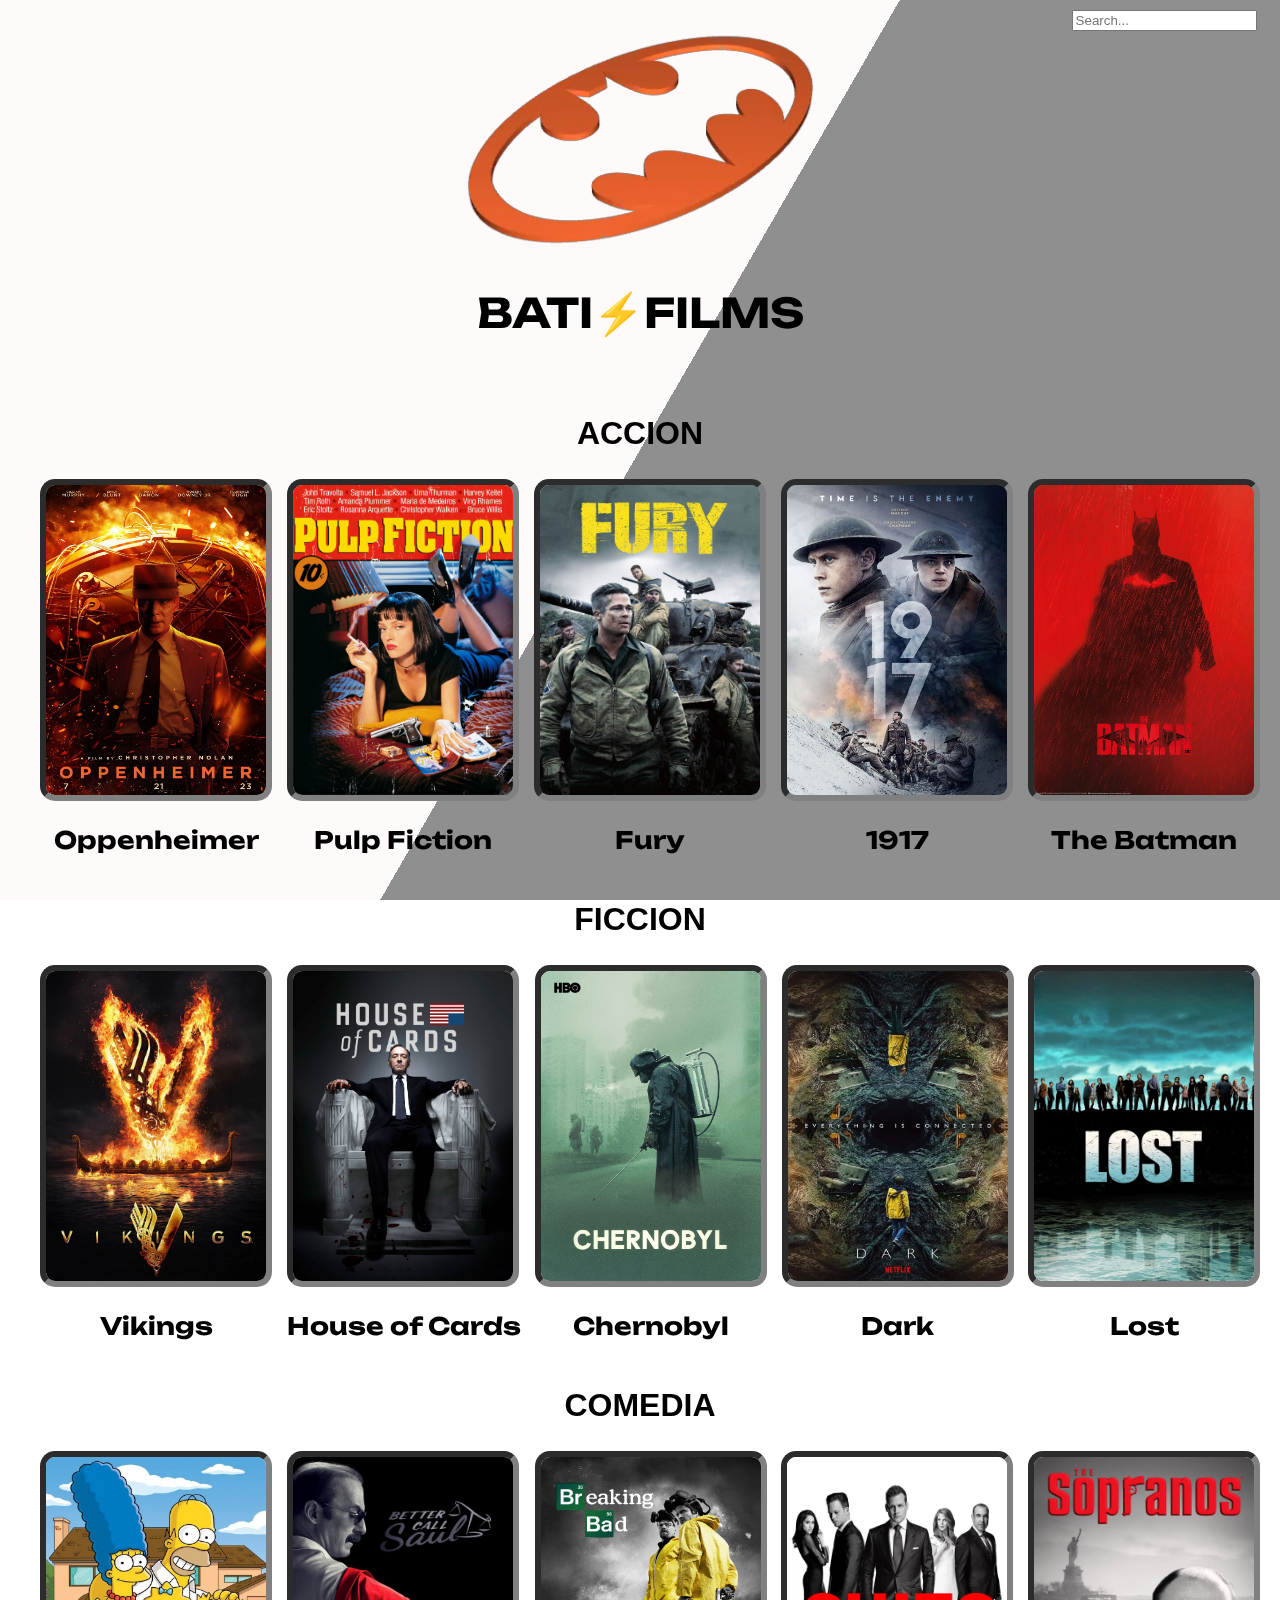
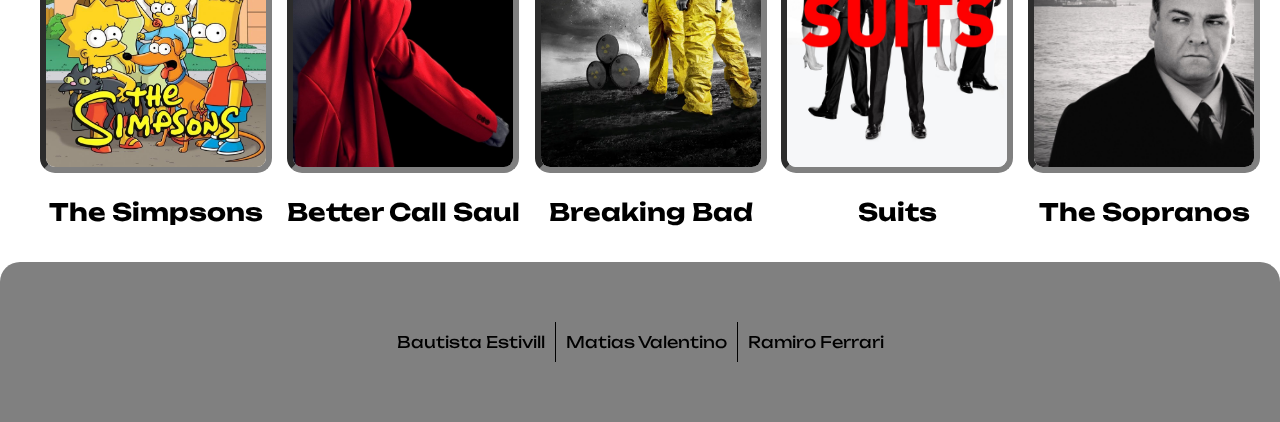
==== details-genres.html @ 148d6e39 "cambio footer" ====
<!DOCTYPE html>
<html lang="en">
<head>
    <meta charset="UTF-8">
    <meta name="viewport" content="width=device-width, initial-scale=1.0">
    <title>Document</title>
    <link href="CSS/styles.css" rel="stylesheet"> <!--ESTO LINKEA EL CSS CON EL HTML-->
    
    <link rel="preconnect" href="https://fonts.googleapis.com">
    <link rel="preconnect" href="https://fonts.gstatic.com" crossorigin>
    <link href="https://fonts.googleapis.com/css2?family=Unbounded:wght@900&display=swap" rel="stylesheet"> <!--ESTO SON LAS LETRAS-->

    <div class="bg"></div>
    <div class="bg bg2"></div>
    <div class="bg bg3"></div>
    <div class="content"> <!--ESTO HACE LO DEL FONDO-->
    </div>

</head>
<body class="paginaPrincipal">
    <div class="searchbar">
        <input type="text" placeholder="Search...">
    </div>

        <header class="nombrePagina">
            <main class="banner">
                    <img class="logo" src="./Images/logo bati.png">
                <h2>BATI<spam>⚡</spam>FILMS</h2>
            </main>
        </header>
    <main>
        <div class="pelisYseries">
            <h2 class="titulos-generos">ACCION</h2>
            <ul>
            <a link href="peliculas.html" class="linkFotoPelis"><li class="">
                <img src="./Images/Oppenheimer-2023-movie-poster.jpg" class="fotosPelis">
                <h2>Oppenheimer</h2>
                
            </li></a>

            <a link href="peliculas.html" class="linkFotoPelis"><li class="">
                 <img src="./Images/Pulp POSTER.jpg" class="fotosPelis">
                 <h2>Pulp Fiction</h2>
                 
            </li></a>

            <a link href="peliculas.html" class="linkFotoPelis"><li class="">
                <img src="./Images/furyfoto.jpg" class="fotosPelis">
                <h2>Fury</h2>
                
            </li></a>

            <a link href="peliculas.html" class="linkFotoPelis"><li class="">
                <img src="./Images/1917poster.jpg" class="fotosPelis">
                <h2>1917</h2>
                
            </li></a>

            <a link href="peliculas.html" class="linkFotoPelis"><li class="">
                <img src="./Images/the-batman-2022-i122127.jpg" class="fotosPelis">
                <h2>The Batman</h2>
                
            </li></a>
            </ul>
            <h2 class="titulos-generos">FICCION</h2>
            <UL>
            <li class="">
                <img src="./Images/vikingsfoto.webp" class="fotosPelis">
                <h2>Vikings</h2>
                
            </li>

            <li class="">
                <img src="./Images/Houseofcards.jpg" class="fotosPelis">
                <h2>House of Cards</h2>
                
            </li>

            <li class="">
                <img src="./Images/chernobylposter.jpg" class="fotosPelis">
                <h2>Chernobyl</h2>
                
            </li>

            <li class="">
                <img src="./Images/darkposter.jpg" class="fotosPelis">
                <h2>Dark</h2>
                
            </li>

            <li class="">
                <img src="./Images/lostposter.jpg" class="fotosPelis">
                <h2>Lost</h2>
                
            </li>
            </UL>
            <h2 class="titulos-generos">COMEDIA</h2>
            <ul>
            <li class="">
                <img src="./Images/thesimpsons.jpg" class="fotosPelis">
                <h2>The Simpsons</h2>
                
            </li>

            <li class="">
                <img src="./Images/bettersaulposter.jpg" class="fotosPelis">
                <h2>Better Call Saul</h2>
                
            </li>

            <li class="">
                <img src="./Images/brbad.webp" class="fotosPelis">
                <h2>Breaking Bad</h2>
                
            </li>

            <li class="">
                <img src="./Images/suitsposter.jpg" class="fotosPelis">
                <h2>Suits</h2>
                
            </li>

            <li class="">
                <img src="./Images/sopranosposter.jpg" class="fotosPelis">
                <h2>The Sopranos</h2>
                
            </li>
            </ul>
            

        </section>
    </div>
    </main>

    <footer class="footer">
        <nav>
            <section class="footer">
                <div class="itemFooter"><a class="textoFooter">Bautista Estivill</a></div>
                <div class="itemFooter"><a class="textoFooter">Matias Valentino</a></div>
                <div class="itemFooter1"><a class="textoFooter">Ramiro Ferrari</a></div>
            </section>
        </nav>                
    </footer>

</body>
</html>
---- CSS/styles.css ----
.banner {
    text-align: center;
}

.logo{
    text-align: center;
}

.nombrePagina {
    font-size: 170%;
    padding-bottom: 17px;
    color:black;
    align-items: center;
}

.menu{
    display: flex;
    flex-direction: row;
    padding-left: 5%;
    padding-right: 5%;
    color: black;
    display: flex;
    flex-direction: row;
    flex-wrap: wrap; 
    align-items: center;
    justify-content: space-evenly;
}

.opcionesMenu{
    background-color: gray;
    padding: 5px;
    border-radius: 7px;
    text-decoration: none;
    color: black;
}
    




.searchbar {
    display: flex;
    justify-content: flex-end;
    width: 15px;
    padding-left: 97%;
    padding-top: 10px;
}

html {
    height:100%;
}
 
body {
    margin:0;
}
 
.bg { 
    animation:slide 3s ease-in-out infinite alternate;
    background-image: linear-gradient(-60deg, gray 50%, snow 50%);
    bottom:0;
    left:-50%;
    opacity:.5;
    position:fixed;
    right:-50%;
    top:0;
    z-index:-1;
}
 
.bg2 {
    animation-direction:alternate-reverse;
    animation-duration:4s;
}
 
.bg3 {
    animation-duration:5s;
}
 
h1 {
    font-family:monospace;
}
 
@keyframes slide {
    0% {
        transform:translateX(-25%);
    }
 
    100% {
        transform:translateX(25%);
    }
}


.paginaPrincipal {


        font-family: 'Unbounded', sans-serif;
}


h2 {text-align: center; color: BLACK;}

main li{
    list-style: none;
}

.pelisYseries ul{
    display: flex;
    flex-wrap: wrap;
    flex-direction: row;
    justify-content: space-between;
    margin-right: 20PX;
    align-items: center;
}

.pelisYseries ul img {
    max-width: 100%;
    width: 220px;
    height: 310px;
    text-align: auto;
    border: 6px  solid gray;
    border-radius: 15px;
    border-style:inset;
    border-color: 00FFFFFF;
}

.linkPaginas {
    align-items: center;
    list-style: none;
    text-decoration: none;
    background-color: 00FFFFFF;
    padding: 5px;
    border-radius: 30px;
    color: black;
    border: 2px black solid;
    margin-left: 20px;

}

.fotoPaginaPelis {
    display: flex;
    flex-wrap: wrap;
    flex-direction: row;
    justify-content: space-between;
    margin-right: 20PX;
    align-items: center;
    max-width: 20%;
    padding-left: 3%;
}
.peliculasTrailer{
    display: flex;
    align-items: center;
}

.linkFotoPelis {
    list-style: none;
    text-decoration: none;
}

iframe {
    align-items: center;
}

.subPaginas {
    display: flex;
    flex-direction: row;
    flex-wrap: wrap;
}



.footer {
    padding: 30px;
    background-color: grey;
    border-radius: 20px 20px 0px 0px;
    display: flex;
    flex-direction: row;
    justify-content:space-around;
    text-decoration: none;
    list-style: none;
    flex-wrap: wrap;
    
}


.itemFooter {
    padding: 10px;
    color: black;
    border-right: 1px black solid;
    text-decoration: none;
    list-style: none;
    text-align: center;
}

.itemFooter1{
    padding: 10px;
    color: black;
    
    text-decoration: none;
    list-style: none;
    text-align: center;
}

.textoFooter {
    color: black;
    text-decoration: none;
    list-style: none;
    text-align: center;
}

.generosPadre{
   display: flex;
   flex-wrap: wrap;
   flex-direction: column;
   align-items: center;
   justify-content: space-around;
}

.generosHijo{
    font-size: xx-large;
    background-color: gray;
    padding: 5px;
    border-radius: 7px;
    text-decoration: none;
    color: black;
    margin-bottom: 30px;
}

.titulos-generos{
    font-size: xx-large;
    font-family: 'Franklin Gothic Medium', 'Arial Narrow', Arial, sans-serif;
}

.favoritosPelis {
    list-style: none;
    text-decoration: none;
}
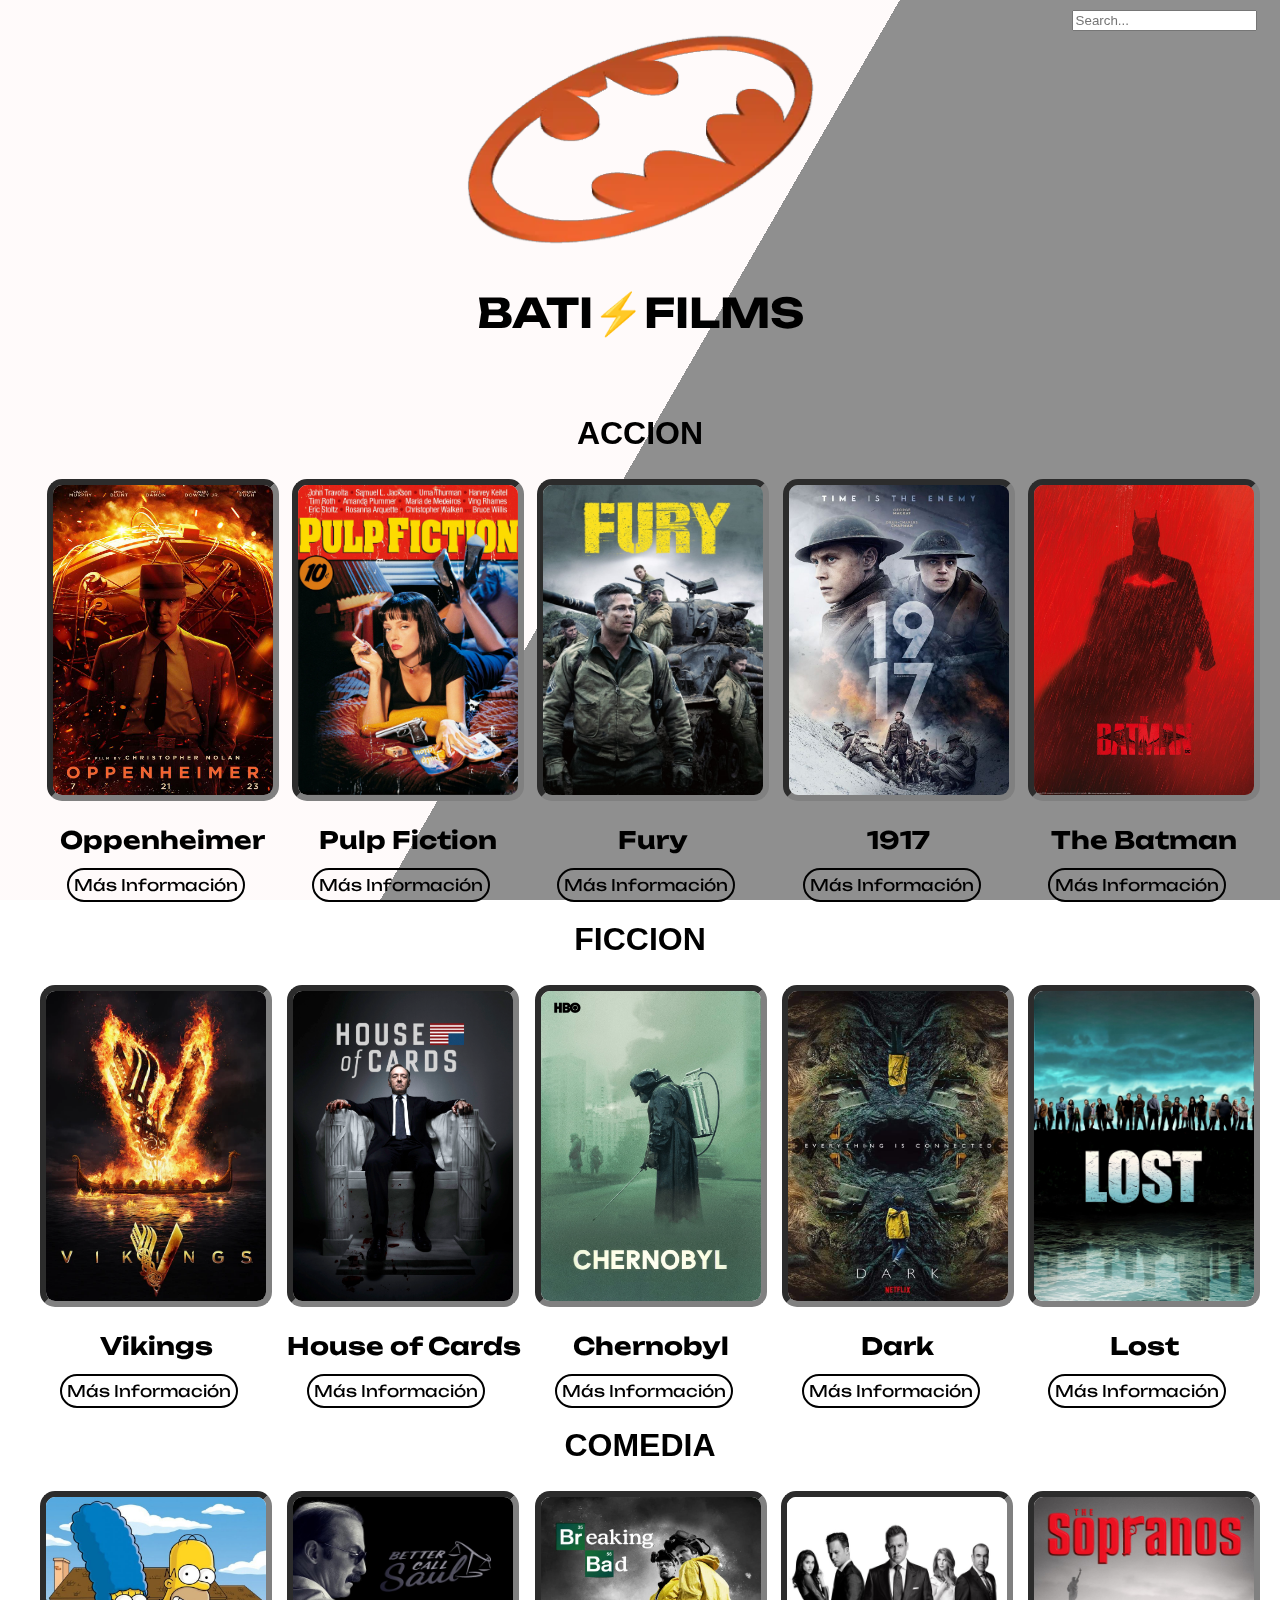
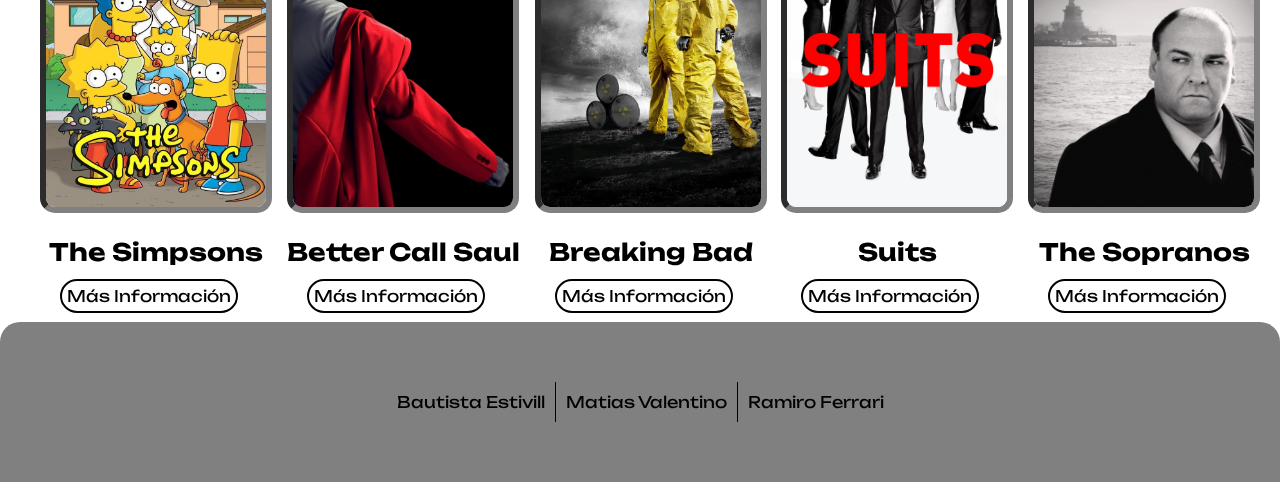
==== commit b6818e1a: "links y acomodaciones" ====
--- a/details-genres.html
+++ b/details-genres.html
@@ -24,7 +24,7 @@
 
         <header class="nombrePagina">
             <main class="banner">
-                    <img class="logo" src="./Images/logo bati.png">
+                <a link href="Index.html"><img class="logo" src="./Images/logo bati.png"></a>
                 <h2>BATI<spam>⚡</spam>FILMS</h2>
             </main>
         </header>
@@ -35,30 +35,35 @@
             <a link href="peliculas.html" class="linkFotoPelis"><li class="">
                 <img src="./Images/Oppenheimer-2023-movie-poster.jpg" class="fotosPelis">
                 <h2>Oppenheimer</h2>
+                <a href="peliculas.html" class="linkPaginas">Más Información</a>
                 
             </li></a>
 
             <a link href="peliculas.html" class="linkFotoPelis"><li class="">
                  <img src="./Images/Pulp POSTER.jpg" class="fotosPelis">
                  <h2>Pulp Fiction</h2>
+                 <a href="peliculas.html" class="linkPaginas">Más Información</a>
                  
             </li></a>
 
             <a link href="peliculas.html" class="linkFotoPelis"><li class="">
                 <img src="./Images/furyfoto.jpg" class="fotosPelis">
                 <h2>Fury</h2>
+                <a href="peliculas.html" class="linkPaginas">Más Información</a>
                 
             </li></a>
 
             <a link href="peliculas.html" class="linkFotoPelis"><li class="">
                 <img src="./Images/1917poster.jpg" class="fotosPelis">
                 <h2>1917</h2>
+                <a href="peliculas.html" class="linkPaginas">Más Información</a>
                 
             </li></a>
 
             <a link href="peliculas.html" class="linkFotoPelis"><li class="">
                 <img src="./Images/the-batman-2022-i122127.jpg" class="fotosPelis">
                 <h2>The Batman</h2>
+                <a href="peliculas.html" class="linkPaginas">Más Información</a>
                 
             </li></a>
             </ul>
@@ -67,31 +72,36 @@
             <li class="">
                 <img src="./Images/vikingsfoto.webp" class="fotosPelis">
                 <h2>Vikings</h2>
+                <a href="series.html" class="linkPaginas">Más Información</a>
                 
             </li>
 
             <li class="">
                 <img src="./Images/Houseofcards.jpg" class="fotosPelis">
                 <h2>House of Cards</h2>
-                
+                <a href="series.html" class="linkPaginas">Más Información</a>
+
             </li>
 
             <li class="">
                 <img src="./Images/chernobylposter.jpg" class="fotosPelis">
                 <h2>Chernobyl</h2>
-                
+                <a href="series.html" class="linkPaginas">Más Información</a>
+
             </li>
 
             <li class="">
                 <img src="./Images/darkposter.jpg" class="fotosPelis">
                 <h2>Dark</h2>
-                
+                <a href="series.html" class="linkPaginas">Más Información</a>
+
             </li>
 
             <li class="">
                 <img src="./Images/lostposter.jpg" class="fotosPelis">
                 <h2>Lost</h2>
-                
+                <a href="series.html" class="linkPaginas">Más Información</a>
+
             </li>
             </UL>
             <h2 class="titulos-generos">COMEDIA</h2>
@@ -99,30 +109,35 @@
             <li class="">
                 <img src="./Images/thesimpsons.jpg" class="fotosPelis">
                 <h2>The Simpsons</h2>
+                <a href="popularesSeries.html" class="linkPaginas">Más Información</a>
                 
             </li>
 
             <li class="">
                 <img src="./Images/bettersaulposter.jpg" class="fotosPelis">
                 <h2>Better Call Saul</h2>
+                <a href="popularesSeries.html" class="linkPaginas">Más Información</a>
                 
             </li>
 
             <li class="">
                 <img src="./Images/brbad.webp" class="fotosPelis">
                 <h2>Breaking Bad</h2>
+                <a href="popularesSeries.html" class="linkPaginas">Más Información</a>
                 
             </li>
 
             <li class="">
                 <img src="./Images/suitsposter.jpg" class="fotosPelis">
                 <h2>Suits</h2>
+                <a href="popularesSeries.html" class="linkPaginas">Más Información</a>
                 
             </li>
 
             <li class="">
                 <img src="./Images/sopranosposter.jpg" class="fotosPelis">
                 <h2>The Sopranos</h2>
+                <a href="popularesSeries.html" class="linkPaginas">Más Información</a>
                 
             </li>
             </ul>
--- a/CSS/styles.css
+++ b/CSS/styles.css
@@ -32,6 +32,7 @@
     border-radius: 7px;
     text-decoration: none;
     color: black;
+    margin-bottom:10px;
 }
     
 
@@ -133,7 +134,6 @@
     color: black;
     border: 2px black solid;
     margin-left: 20px;
-
 }
 
 .fotoPaginaPelis {
@@ -194,7 +194,6 @@
 .itemFooter1{
     padding: 10px;
     color: black;
-    
     text-decoration: none;
     list-style: none;
     text-align: center;
@@ -233,4 +232,21 @@
 .favoritosPelis {
     list-style: none;
     text-decoration: none;
+}
+
+.boton{
+    background-color: black;
+    padding: 15px;
+    font-size: large;
+    color: white;
+}
+
+.linksGeneros {
+    color: black;
+    border-radius: 30px black solid;
+}
+
+.portadaPelis {
+    padding-bottom: 10px;
+    
 }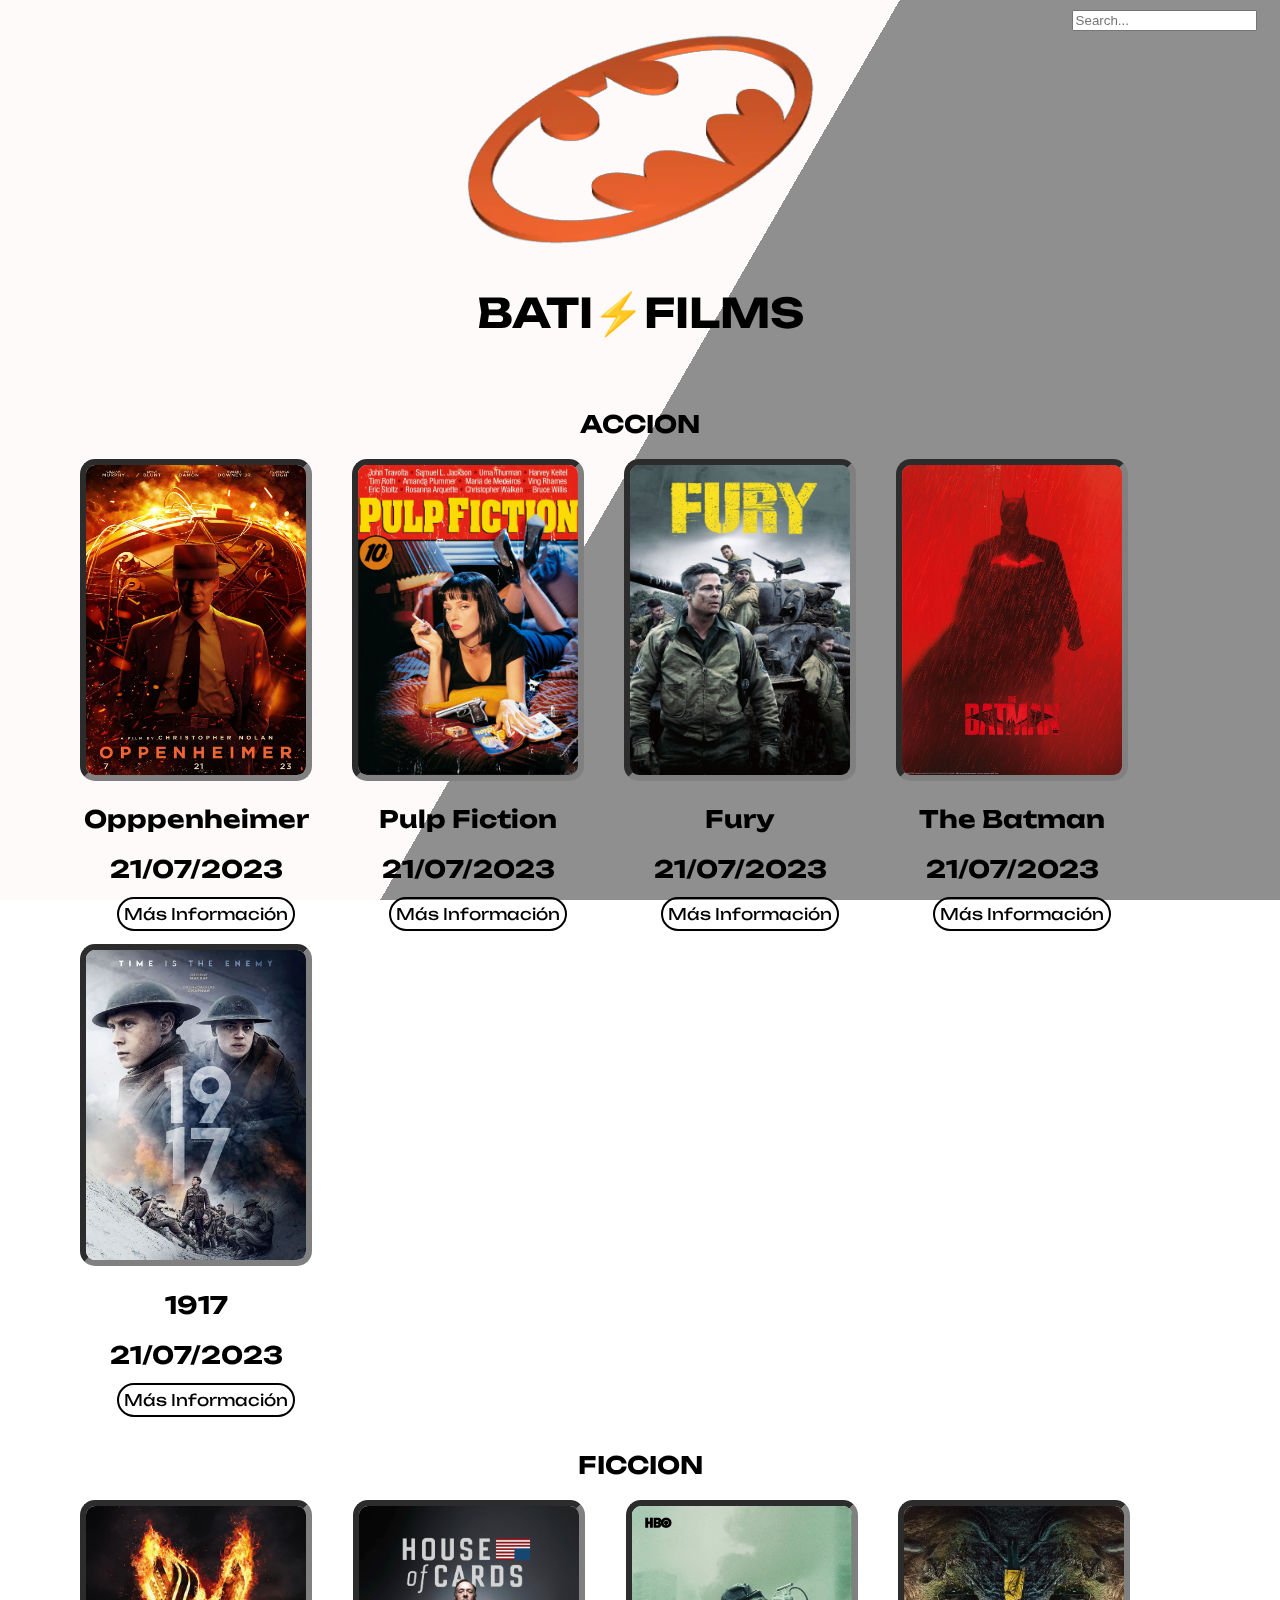
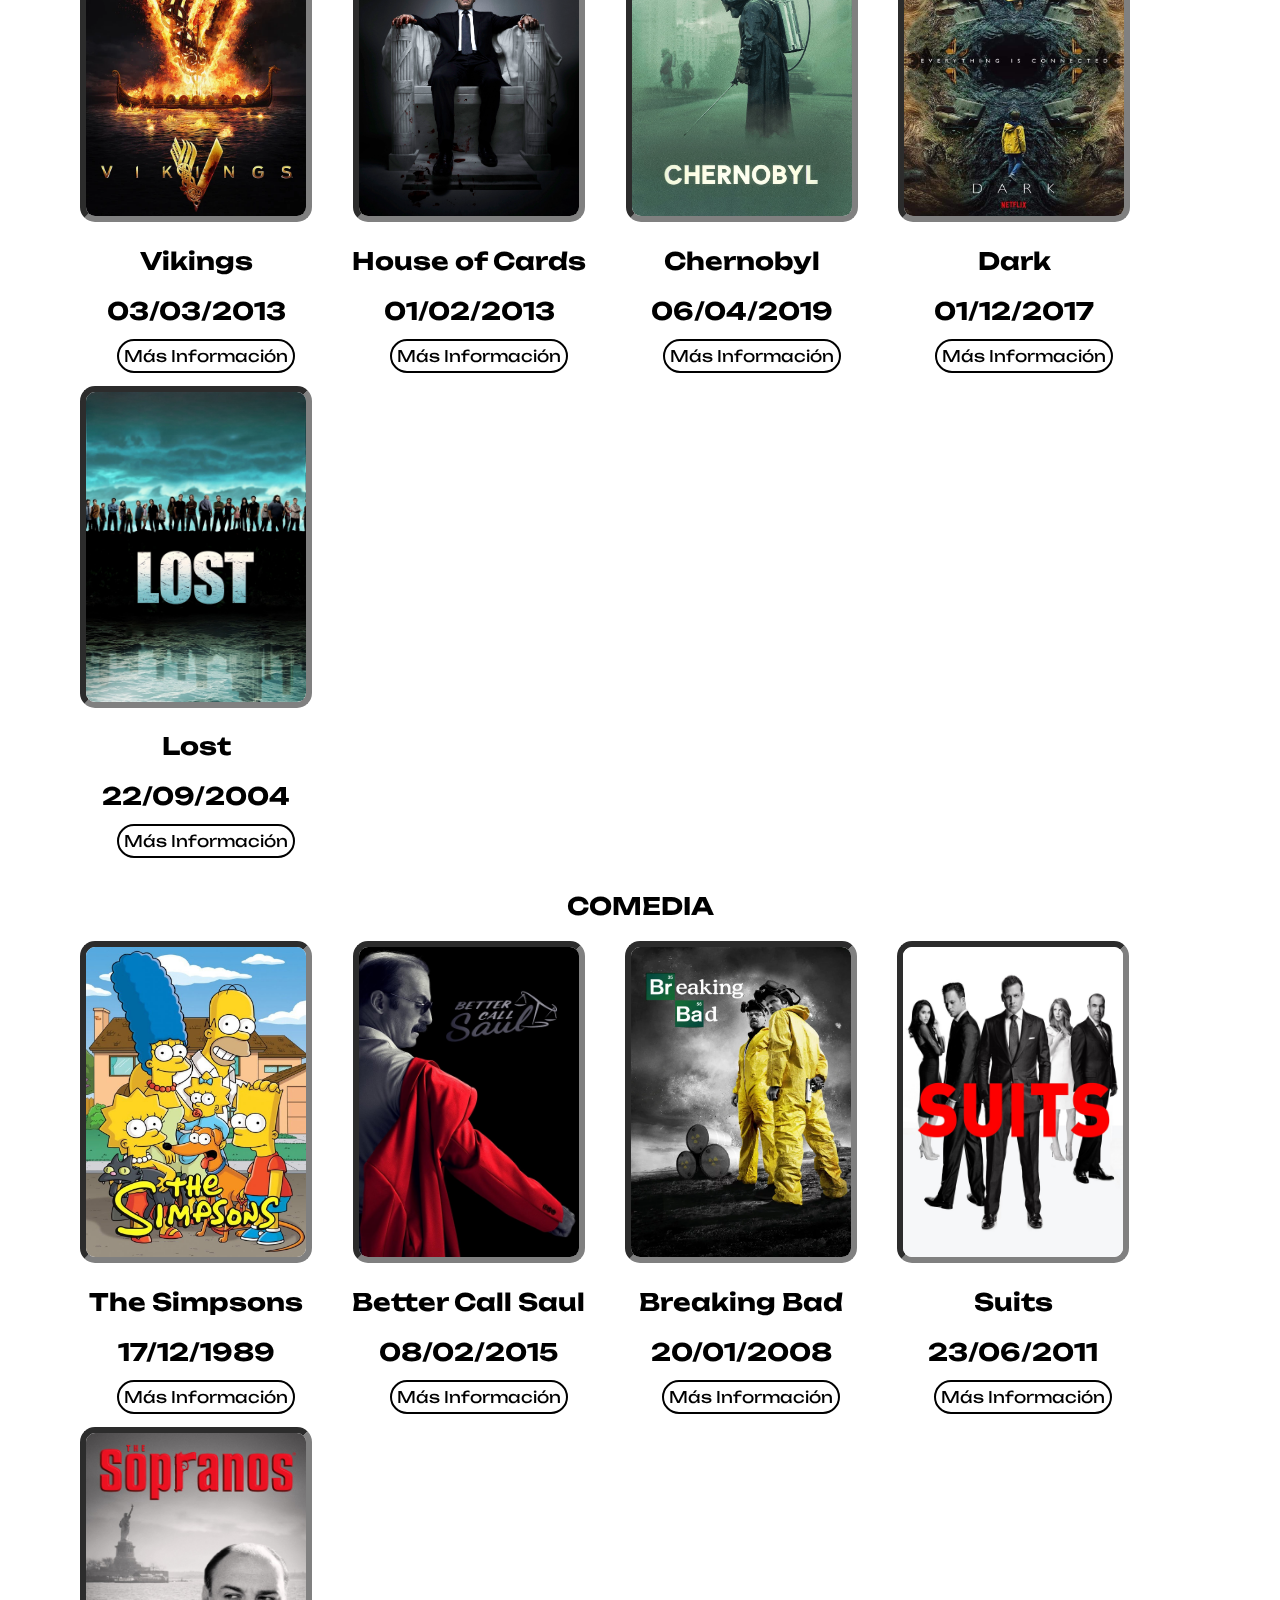
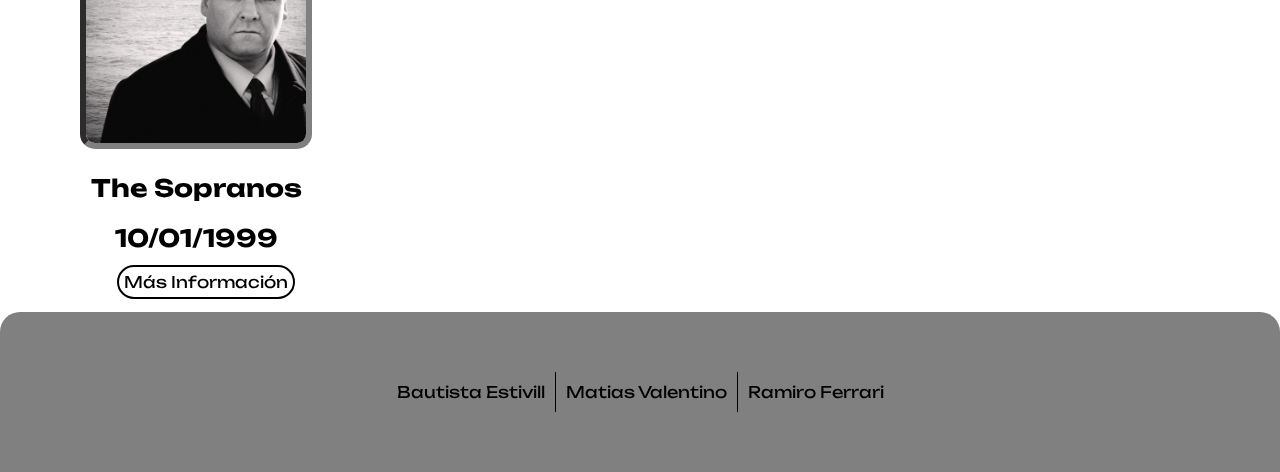
==== commit 096fae93: "cambio de todo" ====
--- a/details-genres.html
+++ b/details-genres.html
@@ -18,144 +18,179 @@
 
 </head>
 <body class="paginaPrincipal">
+
     <div class="searchbar">
         <input type="text" placeholder="Search...">
     </div>
 
         <header class="nombrePagina">
             <main class="banner">
-                <a link href="Index.html"><img class="logo" src="./Images/logo bati.png"></a>
+                <a link href="index.html"><img class="logo" src="./Images/logo bati.png"></a>
                 <h2>BATI<spam>⚡</spam>FILMS</h2>
             </main>
         </header>
-    <main>
-        <div class="pelisYseries">
-            <h2 class="titulos-generos">ACCION</h2>
-            <ul>
-            <a link href="peliculas.html" class="linkFotoPelis"><li class="">
-                <img src="./Images/Oppenheimer-2023-movie-poster.jpg" class="fotosPelis">
-                <h2>Oppenheimer</h2>
-                <a href="peliculas.html" class="linkPaginas">Más Información</a>
-                
-            </li></a>
+        <h2 class="infoTitulos">ACCION</h2>
+        
+        <section class="favoritosOrganizado">    
 
-            <a link href="peliculas.html" class="linkFotoPelis"><li class="">
-                 <img src="./Images/Pulp POSTER.jpg" class="fotosPelis">
-                 <h2>Pulp Fiction</h2>
-                 <a href="peliculas.html" class="linkPaginas">Más Información</a>
-                 
-            </li></a>
+            <article class="matirulo">
+                    <div class="favoritosPelis">
+                        <img src="./Images/Oppenheimer-2023-movie-poster.jpg" class="posterPelis">
+                        <h2>Opppenheimer</h2>
+                        <h2>21/07/2023</h2>
+                        <a href="peliculas.html" class="linkPaginas">Más Información</a>
+                    </div>
+            </article>
 
-            <a link href="peliculas.html" class="linkFotoPelis"><li class="">
-                <img src="./Images/furyfoto.jpg" class="fotosPelis">
-                <h2>Fury</h2>
-                <a href="peliculas.html" class="linkPaginas">Más Información</a>
-                
-            </li></a>
+            <article class="matirulo">
+                <div class="favoritosPelis">
+                    <img src="./Images/Pulp POSTER.jpg" class="posterPelis">
+                    <h2>Pulp Fiction</h2>
+                    <h2>21/07/2023</h2>
+                    <a href="peliculas.html" class="linkPaginas">Más Información</a>
+                </div>
+            </article>
 
-            <a link href="peliculas.html" class="linkFotoPelis"><li class="">
-                <img src="./Images/1917poster.jpg" class="fotosPelis">
-                <h2>1917</h2>
-                <a href="peliculas.html" class="linkPaginas">Más Información</a>
-                
-            </li></a>
+            <article class="matirulo">
+                <div class="favoritosPelis">
+                    <img src="./Images/furyfoto.jpg" class="posterPelis">
+                    <h2>Fury</h2>
+                    <h2>21/07/2023</h2>
+                    <a href="peliculas.html" class="linkPaginas">Más Información</a>
+                </div>
+            </article>
 
-            <a link href="peliculas.html" class="linkFotoPelis"><li class="">
-                <img src="./Images/the-batman-2022-i122127.jpg" class="fotosPelis">
-                <h2>The Batman</h2>
-                <a href="peliculas.html" class="linkPaginas">Más Información</a>
-                
-            </li></a>
-            </ul>
-            <h2 class="titulos-generos">FICCION</h2>
-            <UL>
-            <li class="">
-                <img src="./Images/vikingsfoto.webp" class="fotosPelis">
-                <h2>Vikings</h2>
-                <a href="series.html" class="linkPaginas">Más Información</a>
-                
-            </li>
+            <article class="matirulo">
+                <div class="favoritosPelis">
+                    <img src="./Images/the-batman-2022-i122127.jpg" class="posterPelis">
+                    <h2>The Batman</h2>
+                    <h2>21/07/2023</h2>
+                    <a href="peliculas.html" class="linkPaginas">Más Información</a>
+                </div>
+            </article>
 
-            <li class="">
-                <img src="./Images/Houseofcards.jpg" class="fotosPelis">
-                <h2>House of Cards</h2>
-                <a href="series.html" class="linkPaginas">Más Información</a>
-
-            </li>
-
-            <li class="">
-                <img src="./Images/chernobylposter.jpg" class="fotosPelis">
-                <h2>Chernobyl</h2>
-                <a href="series.html" class="linkPaginas">Más Información</a>
-
-            </li>
-
-            <li class="">
-                <img src="./Images/darkposter.jpg" class="fotosPelis">
-                <h2>Dark</h2>
-                <a href="series.html" class="linkPaginas">Más Información</a>
-
-            </li>
-
-            <li class="">
-                <img src="./Images/lostposter.jpg" class="fotosPelis">
-                <h2>Lost</h2>
-                <a href="series.html" class="linkPaginas">Más Información</a>
-
-            </li>
-            </UL>
-            <h2 class="titulos-generos">COMEDIA</h2>
-            <ul>
-            <li class="">
-                <img src="./Images/thesimpsons.jpg" class="fotosPelis">
-                <h2>The Simpsons</h2>
-                <a href="popularesSeries.html" class="linkPaginas">Más Información</a>
-                
-            </li>
-
-            <li class="">
-                <img src="./Images/bettersaulposter.jpg" class="fotosPelis">
-                <h2>Better Call Saul</h2>
-                <a href="popularesSeries.html" class="linkPaginas">Más Información</a>
-                
-            </li>
-
-            <li class="">
-                <img src="./Images/brbad.webp" class="fotosPelis">
-                <h2>Breaking Bad</h2>
-                <a href="popularesSeries.html" class="linkPaginas">Más Información</a>
-                
-            </li>
-
-            <li class="">
-                <img src="./Images/suitsposter.jpg" class="fotosPelis">
-                <h2>Suits</h2>
-                <a href="popularesSeries.html" class="linkPaginas">Más Información</a>
-                
-            </li>
-
-            <li class="">
-                <img src="./Images/sopranosposter.jpg" class="fotosPelis">
-                <h2>The Sopranos</h2>
-                <a href="popularesSeries.html" class="linkPaginas">Más Información</a>
-                
-            </li>
-            </ul>
-            
+            <article class="matirulo">
+                <div class="favoritosPelis">
+                    <img src="./Images/1917poster.jpg" class="posterPelis">
+                    <h2>1917</h2>
+                    <h2>21/07/2023</h2>
+                    <a href="peliculas.html" class="linkPaginas">Más Información</a>
+                </div>
+            </article>
 
         </section>
-    </div>
-    </main>
+    
+        <h2 class="infoTitulos">FICCION</h2>
+        
+        <section class="favoritosOrganizado">    
 
-    <footer class="footer">
-        <nav>
-            <section class="footer">
-                <div class="itemFooter"><a class="textoFooter">Bautista Estivill</a></div>
-                <div class="itemFooter"><a class="textoFooter">Matias Valentino</a></div>
-                <div class="itemFooter1"><a class="textoFooter">Ramiro Ferrari</a></div>
-            </section>
-        </nav>                
-    </footer>
+            <article class="matirulo">
+                    <div class="favoritosPelis">
+                        <img src="./Images/vikingsfoto.webp" class="posterPelis">
+                        <h2>Vikings</h2>
+                        <h2>03/03/2013</h2>
+                        <a href="peliculas.html" class="linkPaginas">Más Información</a>
+                    </div>
+            </article>
+
+            <article class="matirulo">
+                <div class="favoritosPelis">
+                    <img src="./Images/Houseofcards.jpg" class="posterPelis">
+                    <h2>House of Cards</h2>
+                    <h2>01/02/2013</h2>
+                    <a href="peliculas.html" class="linkPaginas">Más Información</a>
+                </div>
+            </article>
+
+            <article class="matirulo">
+                <div class="favoritosPelis">
+                    <img src="./Images/chernobylposter.jpg" class="posterPelis">
+                    <h2>Chernobyl</h2>
+                    <h2>06/04/2019</h2>
+                    <a href="peliculas.html" class="linkPaginas">Más Información</a>
+                </div>
+            </article>
+
+            <article class="matirulo">
+                <div class="favoritosPelis">
+                    <img src="./Images/darkposter.jpg" class="posterPelis">
+                    <h2>Dark</h2>
+                    <h2>01/12/2017</h2>
+                    <a href="peliculas.html" class="linkPaginas">Más Información</a>
+                </div>
+            </article>
+
+            <article class="matirulo">
+                <div class="favoritosPelis">
+                    <img src="./Images/lostposter.jpg" class="posterPelis">
+                    <h2>Lost</h2>
+                    <h2>22/09/2004</h2>
+                    <a href="peliculas.html" class="linkPaginas">Más Información</a>
+                </div>
+            </article>
+
+        </section>
+
+        <h2 class="infoTitulos"> COMEDIA</h2> 
+
+        <section class="favoritosOrganizado">    
+
+            <article class="matirulo">
+                    <div class="favoritosPelis">
+                        <img src="./Images/thesimpsons.jpg" class="posterPelis">
+                        <h2>The Simpsons</h2>
+                        <h2>17/12/1989</h2>
+                        <a href="peliculas.html" class="linkPaginas">Más Información</a>
+                    </div>
+            </article>
+
+            <article class="matirulo">
+                <div class="favoritosPelis">
+                    <img src="./Images/bettersaulposter.jpg" class="posterPelis">
+                    <h2>Better Call Saul</h2>
+                    <h2>08/02/2015</h2>
+                    <a href="peliculas.html" class="linkPaginas">Más Información</a>
+                </div>
+            </article>
+
+            <article class="matirulo">
+                <div class="favoritosPelis">
+                    <img src="./Images/brbad.webp" class="posterPelis">
+                    <h2>Breaking Bad</h2>
+                    <h2>20/01/2008</h2>
+                    <a href="peliculas.html" class="linkPaginas">Más Información</a>
+                </div>
+            </article>
+
+            <article class="matirulo">
+                <div class="favoritosPelis">
+                    <img src="./Images/suitsposter.jpg" class="posterPelis">
+                    <h2>Suits</h2>
+                    <h2>23/06/2011</h2>
+                    <a href="peliculas.html" class="linkPaginas">Más Información</a>
+                </div>
+            </article>
+
+            <article class="matirulo">
+                <div class="favoritosPelis">
+                    <img src="./Images/sopranosposter.jpg" class="posterPelis">
+                    <h2>The Sopranos</h2>
+                    <h2>10/01/1999</h2>
+                    <a href="peliculas.html" class="linkPaginas">Más Información</a>
+                </div>
+            </article>
+
+        </section>
+
+        <footer class="footer">
+            <nav>
+                <section class="footer">
+                    <div class="itemFooter"><a class="textoFooter">Bautista Estivill</a></div>
+                    <div class="itemFooter"><a class="textoFooter">Matias Valentino</a></div>
+                    <div class="itemFooter1"><a class="textoFooter">Ramiro Ferrari</a></div>
+                </section>
+            </nav>                
+        </footer>
 
 </body>
 </html>--- a/CSS/styles.css
+++ b/CSS/styles.css
@@ -229,11 +229,6 @@
     font-family: 'Franklin Gothic Medium', 'Arial Narrow', Arial, sans-serif;
 }
 
-.favoritosPelis {
-    list-style: none;
-    text-decoration: none;
-}
-
 .boton{
     background-color: black;
     padding: 15px;
@@ -249,4 +244,44 @@
 .portadaPelis {
     padding-bottom: 10px;
     
+}
+
+.infoTitulos {
+    align-items: center;
+    max-width: 100%;
+}
+.posterPelis {
+    max-width: 100%;
+    width: 220px;
+    height: 310px;
+    text-align: auto;
+    border: 6px  solid gray;
+    border-radius: 15px;
+    border-style:inset;
+    border-color: 00FFFFFF;
+}
+
+.favoritosPelis {
+    list-style: none;
+    text-decoration: none;
+    text-align: center;
+    align-items: start;
+}
+
+.matirulo {
+    display: flex;
+    flex-direction: row;
+    flex-wrap: wrap;
+    justify-content: space-between;
+    margin-right: 20PX;
+    align-items: center;
+    margin-left: 20px;
+    padding-bottom: 20px;
+}
+
+.favoritosOrganizado {
+    display: flex;
+    flex-direction: row;
+    flex-wrap: wrap;
+    padding-left: 60px;
 }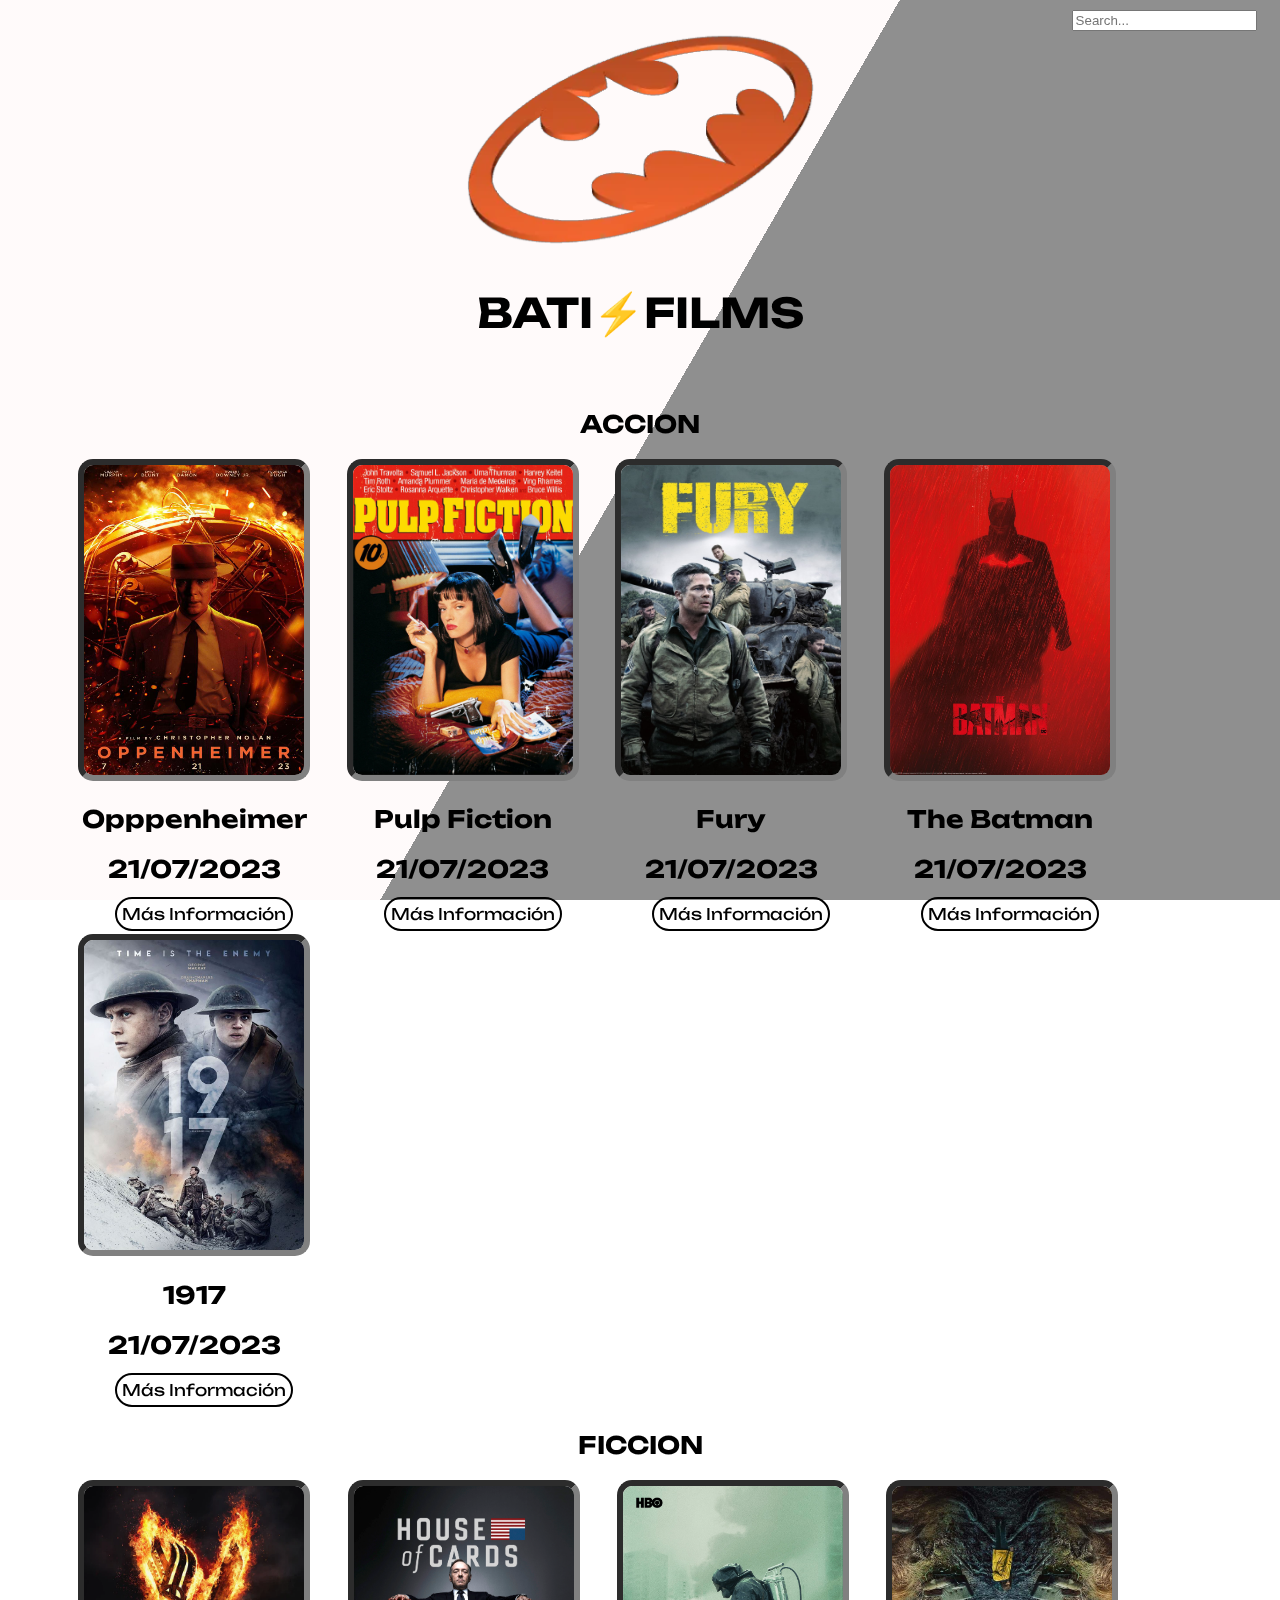
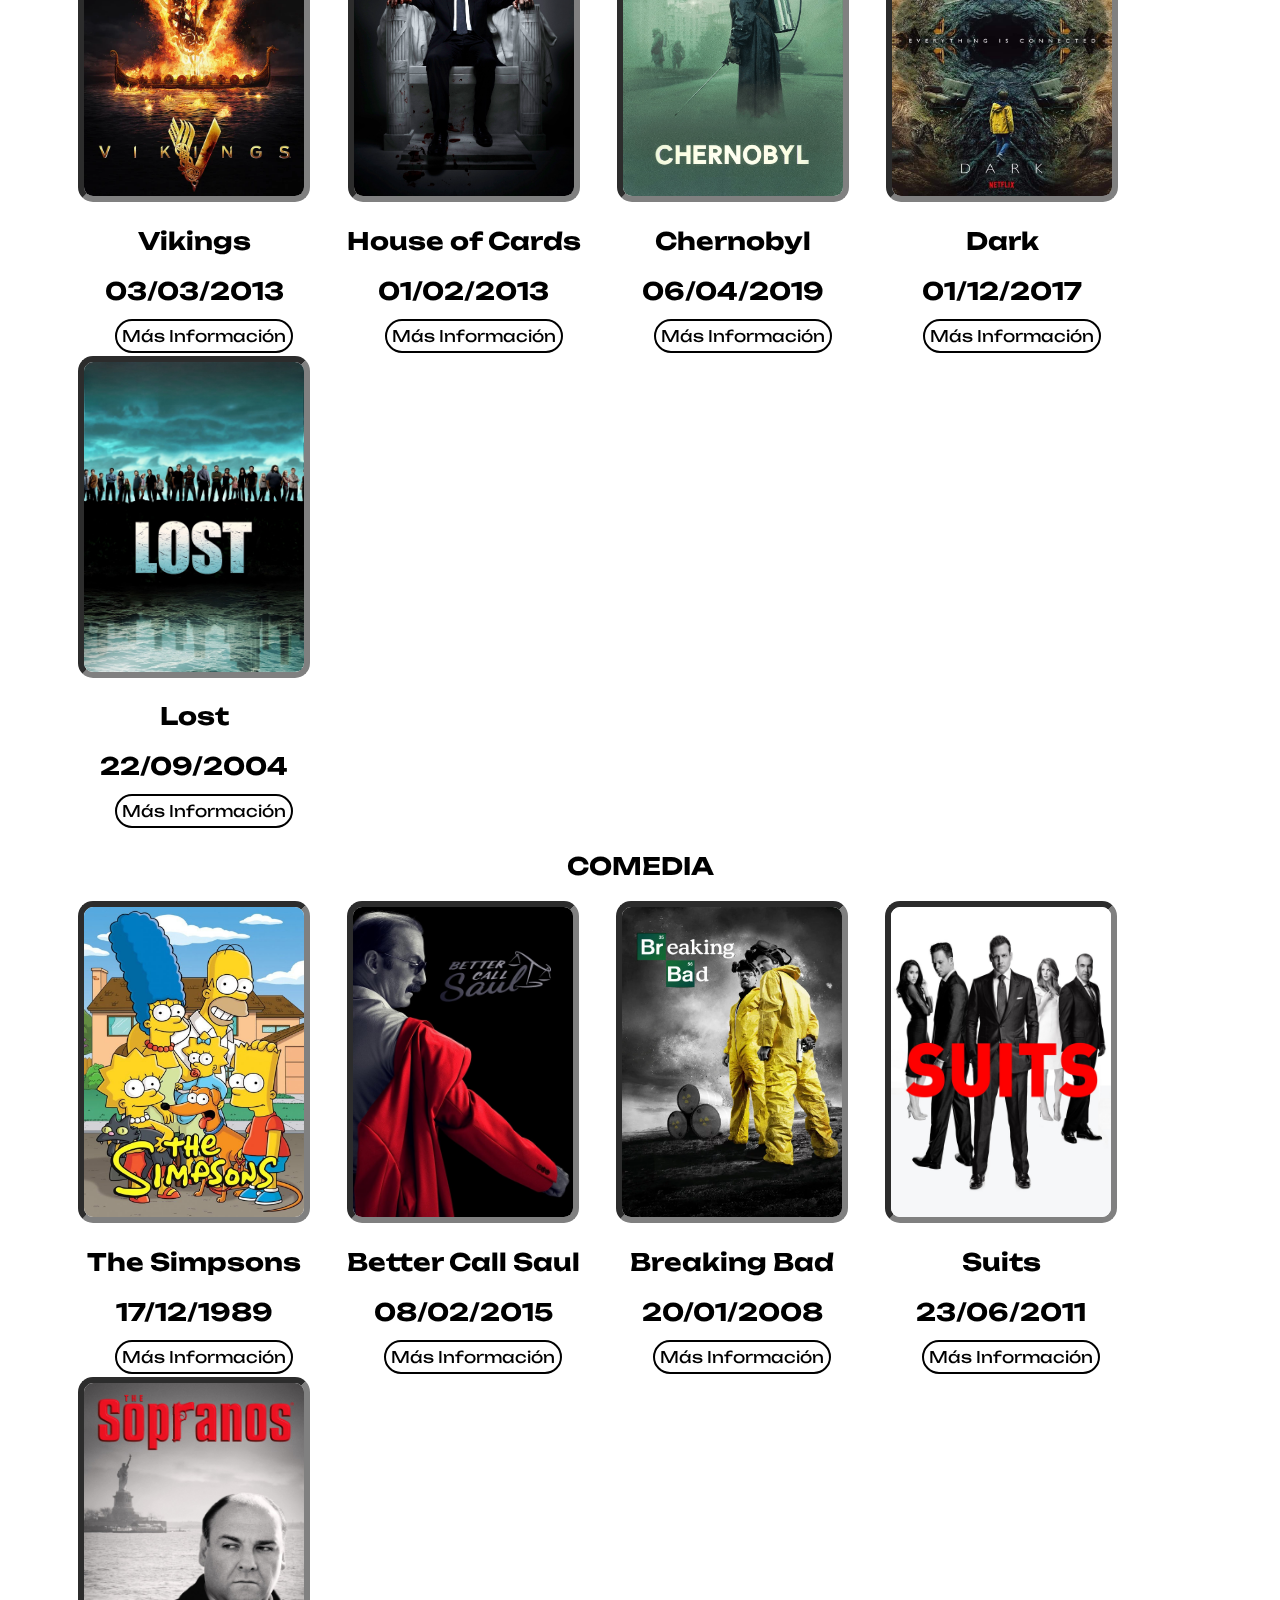
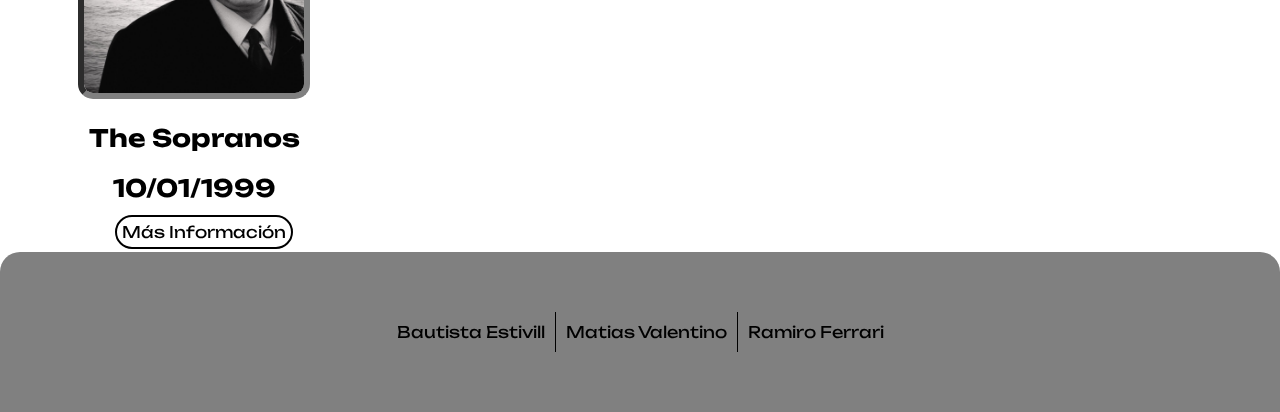
==== commit 5679f00d: "linkeos y paddings, etc" ====
--- a/details-genres.html
+++ b/details-genres.html
@@ -34,17 +34,17 @@
         <section class="favoritosOrganizado">    
 
             <article class="matirulo">
-                    <div class="favoritosPelis">
-                        <img src="./Images/Oppenheimer-2023-movie-poster.jpg" class="posterPelis">
-                        <h2>Opppenheimer</h2>
-                        <h2>21/07/2023</h2>
-                        <a href="peliculas.html" class="linkPaginas">Más Información</a>
-                    </div>
+                <div class="favoritosPelis">
+                    <a link href="peliculas.html"><img src="./Images/Oppenheimer-2023-movie-poster.jpg" class="posterPelis"></a>
+                    <h2>Opppenheimer</h2>
+                    <h2>21/07/2023</h2>
+                    <a href="peliculas.html" class="linkPaginas">Más Información</a>
+                </div>
             </article>
 
             <article class="matirulo">
                 <div class="favoritosPelis">
-                    <img src="./Images/Pulp POSTER.jpg" class="posterPelis">
+                    <a link href="peliculas.html"><img src="./Images/Pulp POSTER.jpg" class="posterPelis"></a>
                     <h2>Pulp Fiction</h2>
                     <h2>21/07/2023</h2>
                     <a href="peliculas.html" class="linkPaginas">Más Información</a>
@@ -53,7 +53,7 @@
 
             <article class="matirulo">
                 <div class="favoritosPelis">
-                    <img src="./Images/furyfoto.jpg" class="posterPelis">
+                    <a link href="peliculas.html"><img src="./Images/furyfoto.jpg" class="posterPelis"></a>
                     <h2>Fury</h2>
                     <h2>21/07/2023</h2>
                     <a href="peliculas.html" class="linkPaginas">Más Información</a>
@@ -62,7 +62,7 @@
 
             <article class="matirulo">
                 <div class="favoritosPelis">
-                    <img src="./Images/the-batman-2022-i122127.jpg" class="posterPelis">
+                    <a link href="peliculas.html"><img src="./Images/the-batman-2022-i122127.jpg" class="posterPelis"></a>
                     <h2>The Batman</h2>
                     <h2>21/07/2023</h2>
                     <a href="peliculas.html" class="linkPaginas">Más Información</a>
@@ -71,7 +71,7 @@
 
             <article class="matirulo">
                 <div class="favoritosPelis">
-                    <img src="./Images/1917poster.jpg" class="posterPelis">
+                    <a link href="peliculas.html"><img src="./Images/1917poster.jpg" class="posterPelis"></a>
                     <h2>1917</h2>
                     <h2>21/07/2023</h2>
                     <a href="peliculas.html" class="linkPaginas">Más Información</a>
@@ -86,7 +86,7 @@
 
             <article class="matirulo">
                     <div class="favoritosPelis">
-                        <img src="./Images/vikingsfoto.webp" class="posterPelis">
+                        <a link href="popularesSeries.html"><img src="./Images/vikingsfoto.webp" class="posterPelis"></a>
                         <h2>Vikings</h2>
                         <h2>03/03/2013</h2>
                         <a href="peliculas.html" class="linkPaginas">Más Información</a>
@@ -95,7 +95,7 @@
 
             <article class="matirulo">
                 <div class="favoritosPelis">
-                    <img src="./Images/Houseofcards.jpg" class="posterPelis">
+                    <a link href="popularesSeries.html"><img src="./Images/Houseofcards.jpg" class="posterPelis"></a>
                     <h2>House of Cards</h2>
                     <h2>01/02/2013</h2>
                     <a href="peliculas.html" class="linkPaginas">Más Información</a>
@@ -104,7 +104,7 @@
 
             <article class="matirulo">
                 <div class="favoritosPelis">
-                    <img src="./Images/chernobylposter.jpg" class="posterPelis">
+                    <a link href="popularesSeries.html"><img src="./Images/chernobylposter.jpg" class="posterPelis"></a>
                     <h2>Chernobyl</h2>
                     <h2>06/04/2019</h2>
                     <a href="peliculas.html" class="linkPaginas">Más Información</a>
@@ -113,7 +113,7 @@
 
             <article class="matirulo">
                 <div class="favoritosPelis">
-                    <img src="./Images/darkposter.jpg" class="posterPelis">
+                    <a link href="popularesSeries.html"><img src="./Images/darkposter.jpg" class="posterPelis"></a>
                     <h2>Dark</h2>
                     <h2>01/12/2017</h2>
                     <a href="peliculas.html" class="linkPaginas">Más Información</a>
@@ -122,7 +122,7 @@
 
             <article class="matirulo">
                 <div class="favoritosPelis">
-                    <img src="./Images/lostposter.jpg" class="posterPelis">
+                    <a link href="popularesSeries.html"><img src="./Images/lostposter.jpg" class="posterPelis"></a>
                     <h2>Lost</h2>
                     <h2>22/09/2004</h2>
                     <a href="peliculas.html" class="linkPaginas">Más Información</a>
@@ -137,7 +137,7 @@
 
             <article class="matirulo">
                     <div class="favoritosPelis">
-                        <img src="./Images/thesimpsons.jpg" class="posterPelis">
+                        <a link href="series.html"><img src="./Images/thesimpsons.jpg" class="posterPelis"></a>
                         <h2>The Simpsons</h2>
                         <h2>17/12/1989</h2>
                         <a href="peliculas.html" class="linkPaginas">Más Información</a>
@@ -146,7 +146,7 @@
 
             <article class="matirulo">
                 <div class="favoritosPelis">
-                    <img src="./Images/bettersaulposter.jpg" class="posterPelis">
+                    <a link href="series.html"><img src="./Images/bettersaulposter.jpg" class="posterPelis"></a>
                     <h2>Better Call Saul</h2>
                     <h2>08/02/2015</h2>
                     <a href="peliculas.html" class="linkPaginas">Más Información</a>
@@ -155,7 +155,7 @@
 
             <article class="matirulo">
                 <div class="favoritosPelis">
-                    <img src="./Images/brbad.webp" class="posterPelis">
+                    <a link href="series.html"><img src="./Images/brbad.webp" class="posterPelis"></a>
                     <h2>Breaking Bad</h2>
                     <h2>20/01/2008</h2>
                     <a href="peliculas.html" class="linkPaginas">Más Información</a>
@@ -164,7 +164,7 @@
 
             <article class="matirulo">
                 <div class="favoritosPelis">
-                    <img src="./Images/suitsposter.jpg" class="posterPelis">
+                    <a link href="series.html"><img src="./Images/suitsposter.jpg" class="posterPelis"></a>
                     <h2>Suits</h2>
                     <h2>23/06/2011</h2>
                     <a href="peliculas.html" class="linkPaginas">Más Información</a>
@@ -173,7 +173,7 @@
 
             <article class="matirulo">
                 <div class="favoritosPelis">
-                    <img src="./Images/sopranosposter.jpg" class="posterPelis">
+                    <a link href="series.html"><img src="./Images/sopranosposter.jpg" class="posterPelis"></a>
                     <h2>The Sopranos</h2>
                     <h2>10/01/1999</h2>
                     <a href="peliculas.html" class="linkPaginas">Más Información</a>
--- a/CSS/styles.css
+++ b/CSS/styles.css
@@ -273,10 +273,10 @@
     flex-direction: row;
     flex-wrap: wrap;
     justify-content: space-between;
-    margin-right: 20PX;
-    align-items: center;
-    margin-left: 20px;
-    padding-bottom: 20px;
+    margin-right: 1.5%;
+    align-items: center;
+    margin-left: 1.5%;
+    padding-bottom: 10px;
 }
 
 .favoritosOrganizado {
@@ -284,4 +284,10 @@
     flex-direction: row;
     flex-wrap: wrap;
     padding-left: 60px;
+}
+
+
+@media (max-with: 320px) {
+.frame{height: 20vh;
+width: 40vw;}
 }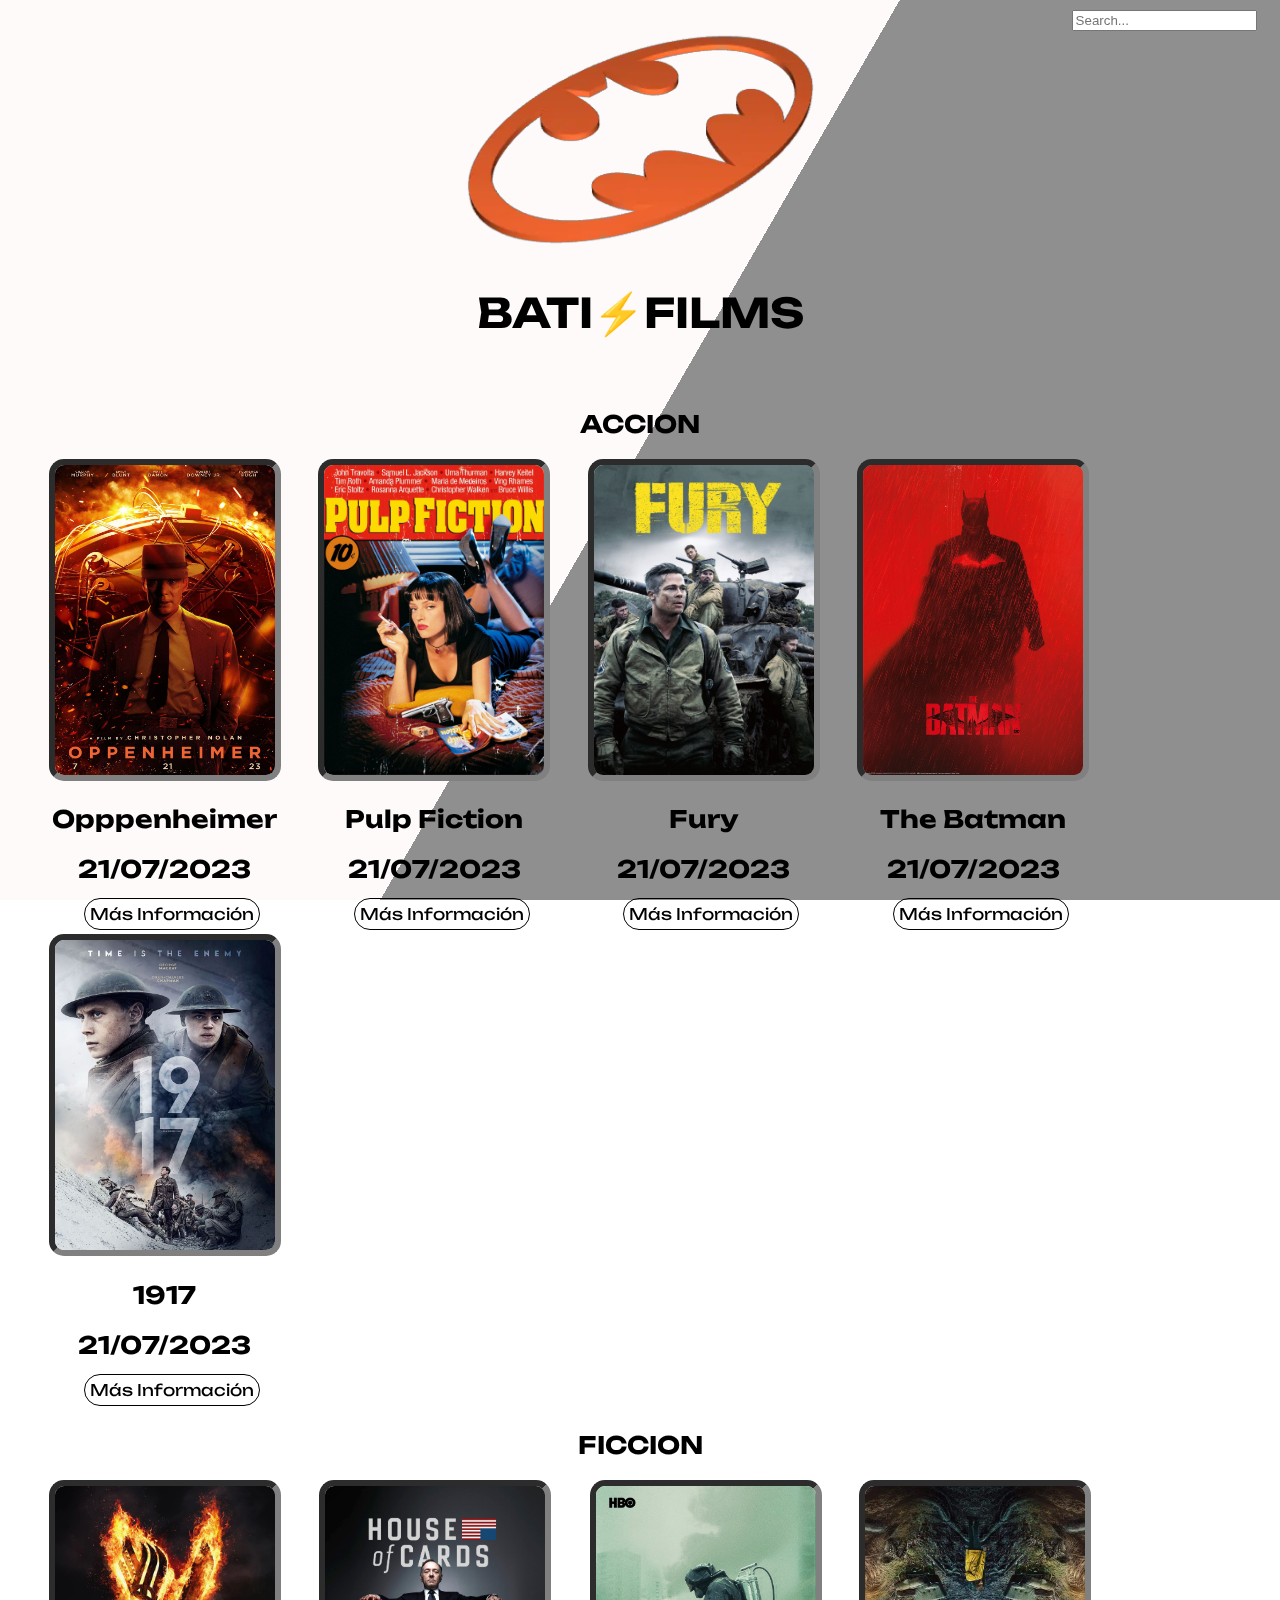
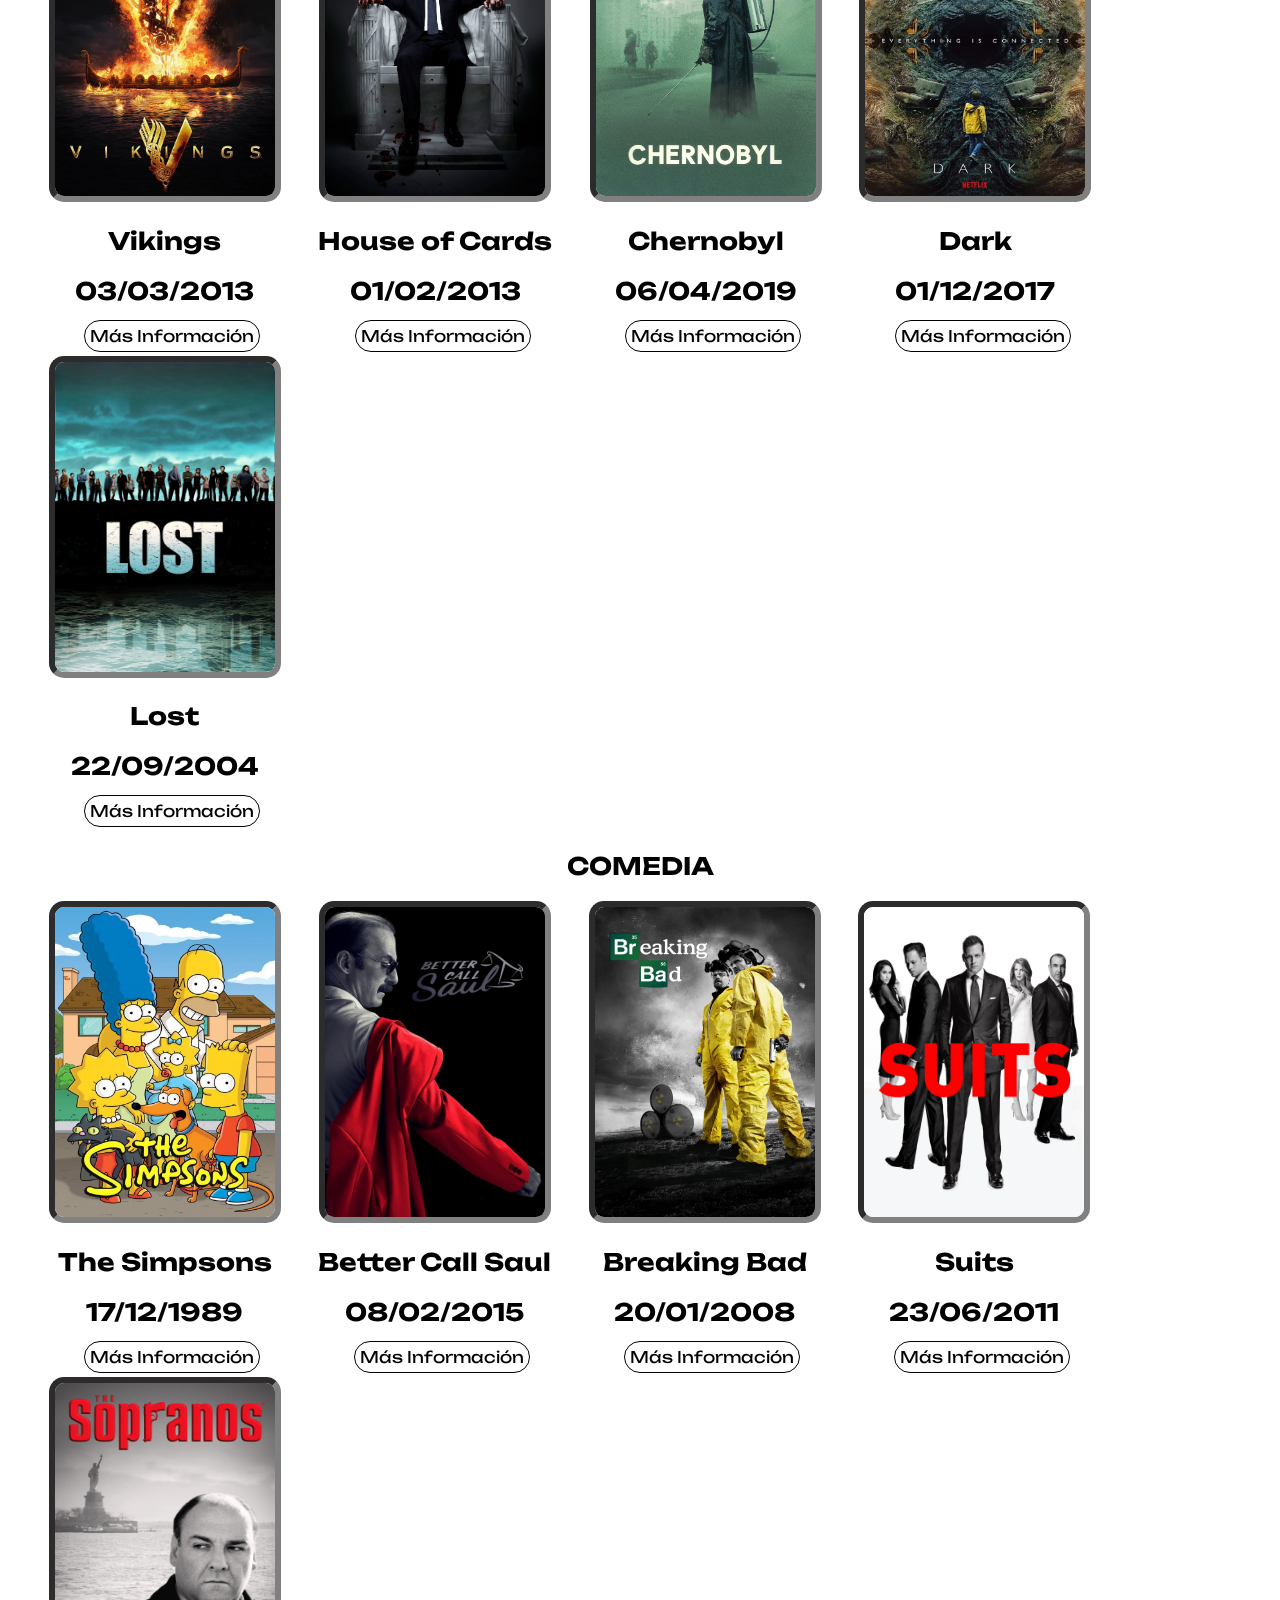
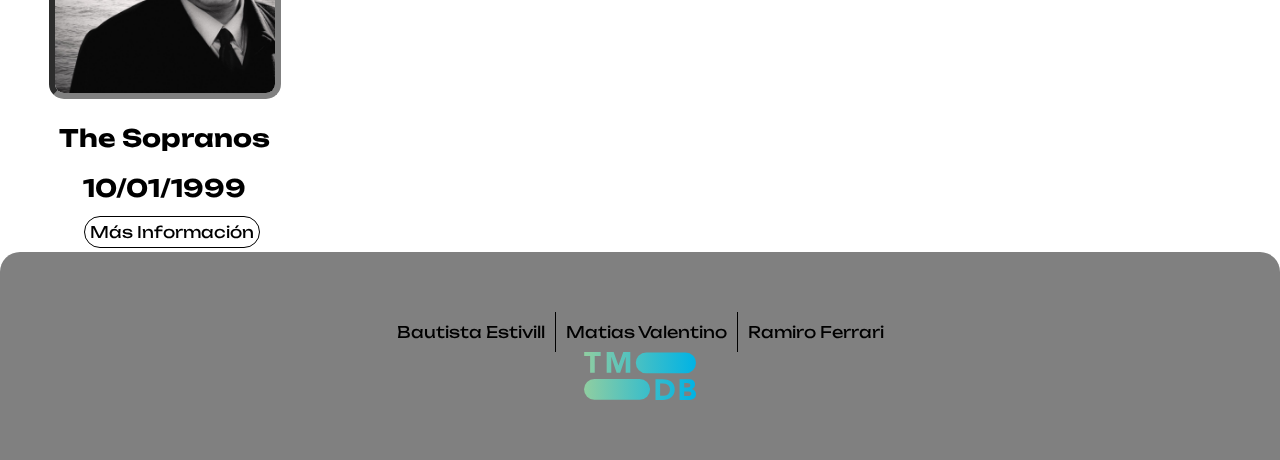
==== commit 34237d1b: "Logo,Organizacion y otras" ====
--- a/details-genres.html
+++ b/details-genres.html
@@ -188,6 +188,7 @@
                     <div class="itemFooter"><a class="textoFooter">Bautista Estivill</a></div>
                     <div class="itemFooter"><a class="textoFooter">Matias Valentino</a></div>
                     <div class="itemFooter1"><a class="textoFooter">Ramiro Ferrari</a></div>
+                    <img src="./Images/tmdb.svg">
                 </section>
             </nav>                
         </footer>
--- a/CSS/styles.css
+++ b/CSS/styles.css
@@ -132,8 +132,8 @@
     padding: 5px;
     border-radius: 30px;
     color: black;
-    border: 2px black solid;
-    margin-left: 20px;
+    border: 1px black solid;
+    margin-left: 15px;
 }
 
 .fotoPaginaPelis {
@@ -209,9 +209,12 @@
 .generosPadre{
    display: flex;
    flex-wrap: wrap;
-   flex-direction: column;
+   flex-direction: row;
    align-items: center;
    justify-content: space-around;
+}
+.generosPadre h2{
+    justify-content: center;
 }
 
 .generosHijo{
@@ -272,22 +275,36 @@
     display: flex;
     flex-direction: row;
     flex-wrap: wrap;
-    justify-content: space-between;
+    justify-content:center;
     margin-right: 1.5%;
     align-items: center;
     margin-left: 1.5%;
     padding-bottom: 10px;
 }
 
+
+
 .favoritosOrganizado {
     display: flex;
     flex-direction: row;
     flex-wrap: wrap;
-    padding-left: 60px;
-}
+    padding-left: 30px;
+}
+
+.peliculasDetalle h2{
+    max-width: 220px;
+    max-height: 70px;
+}
+
+.footer img{
+    max-width: 22%;
+    max-height: 12%;
+}
+
 
 
 @media (max-with: 320px) {
 .frame{height: 20vh;
 width: 40vw;}
-}+}
+
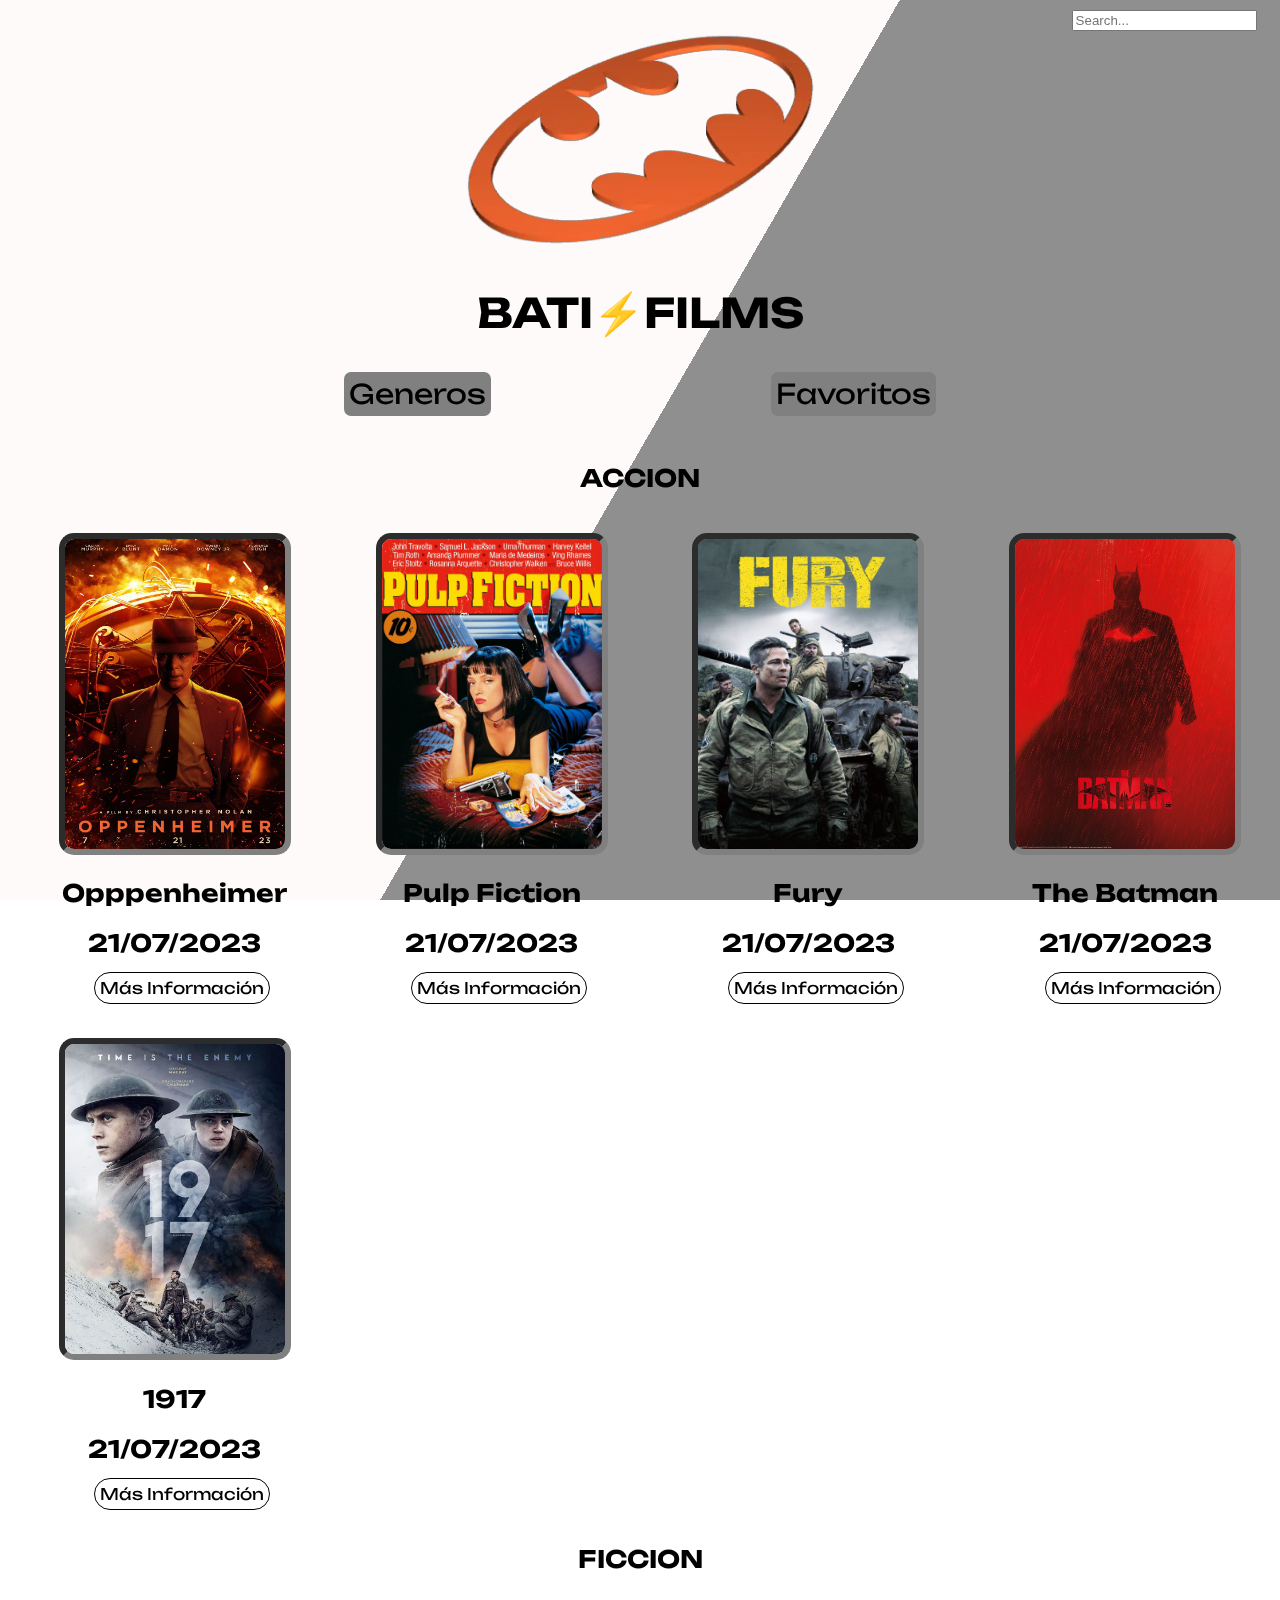
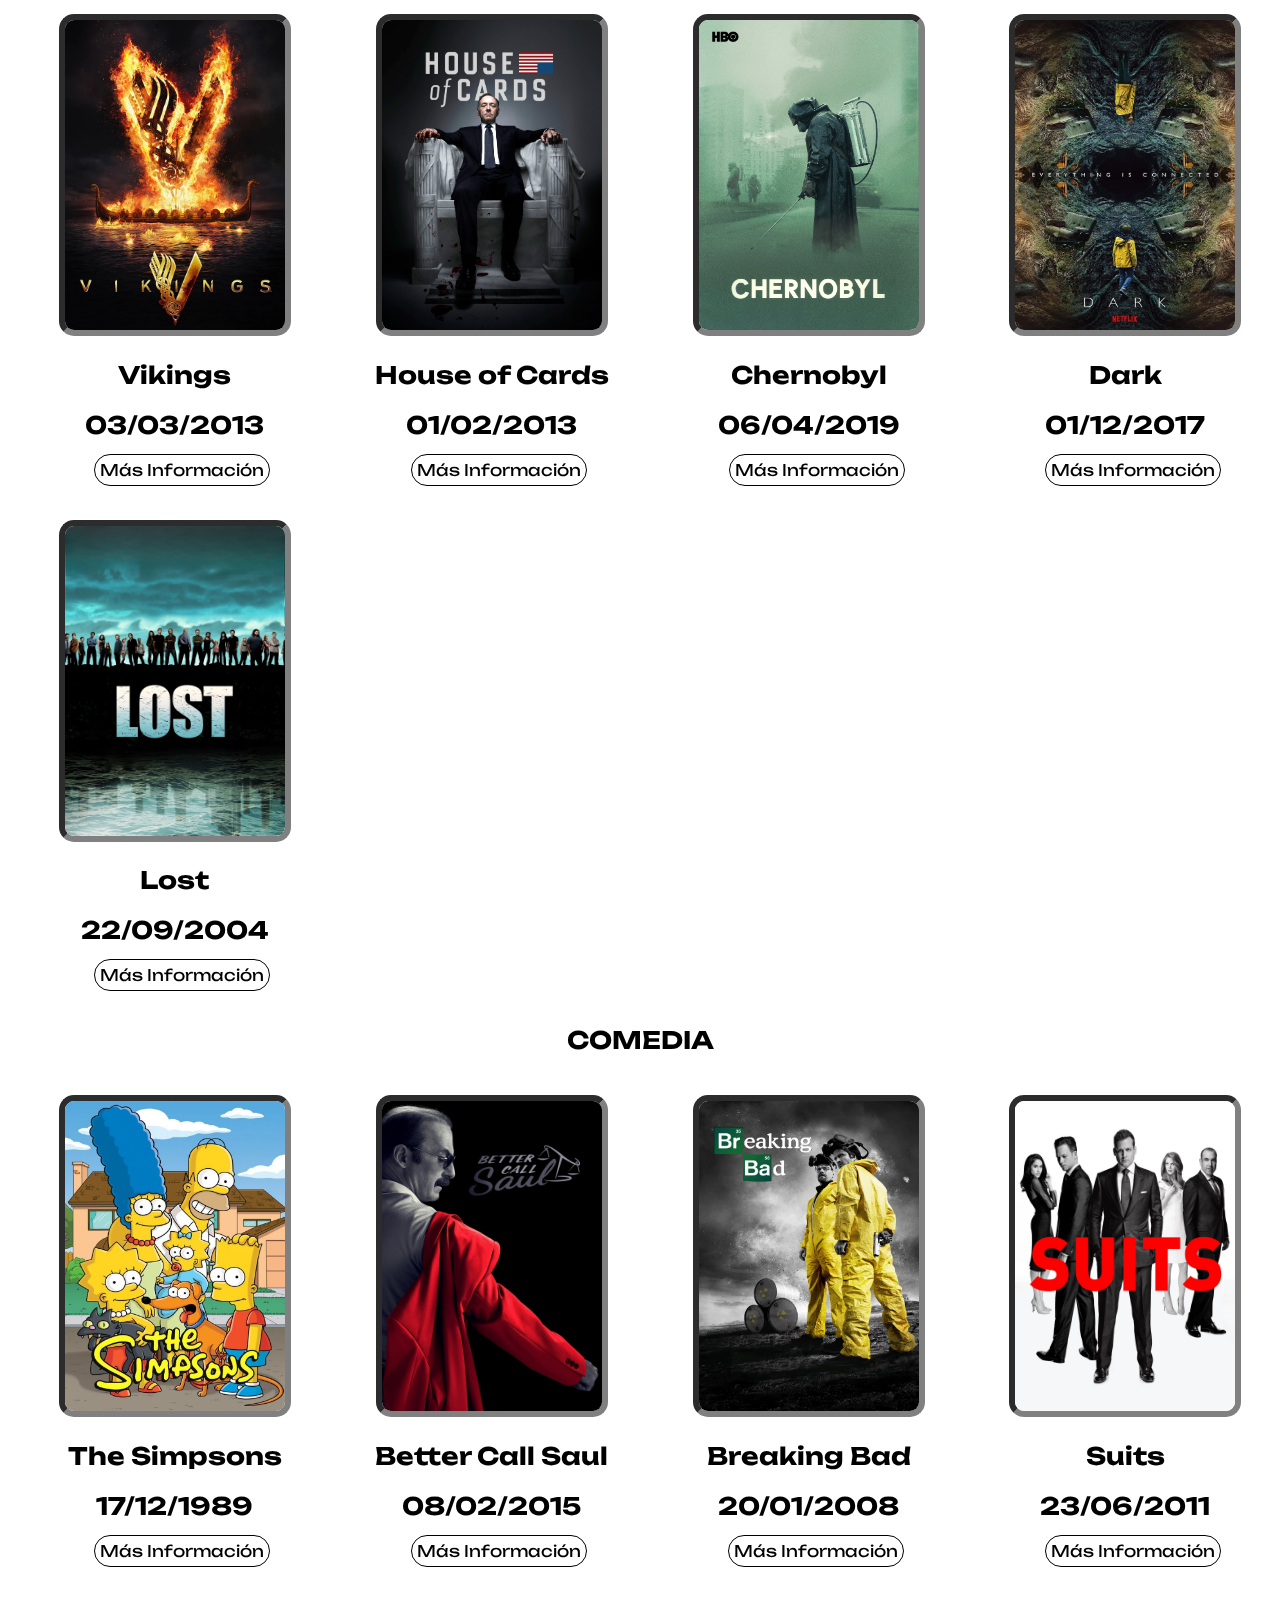
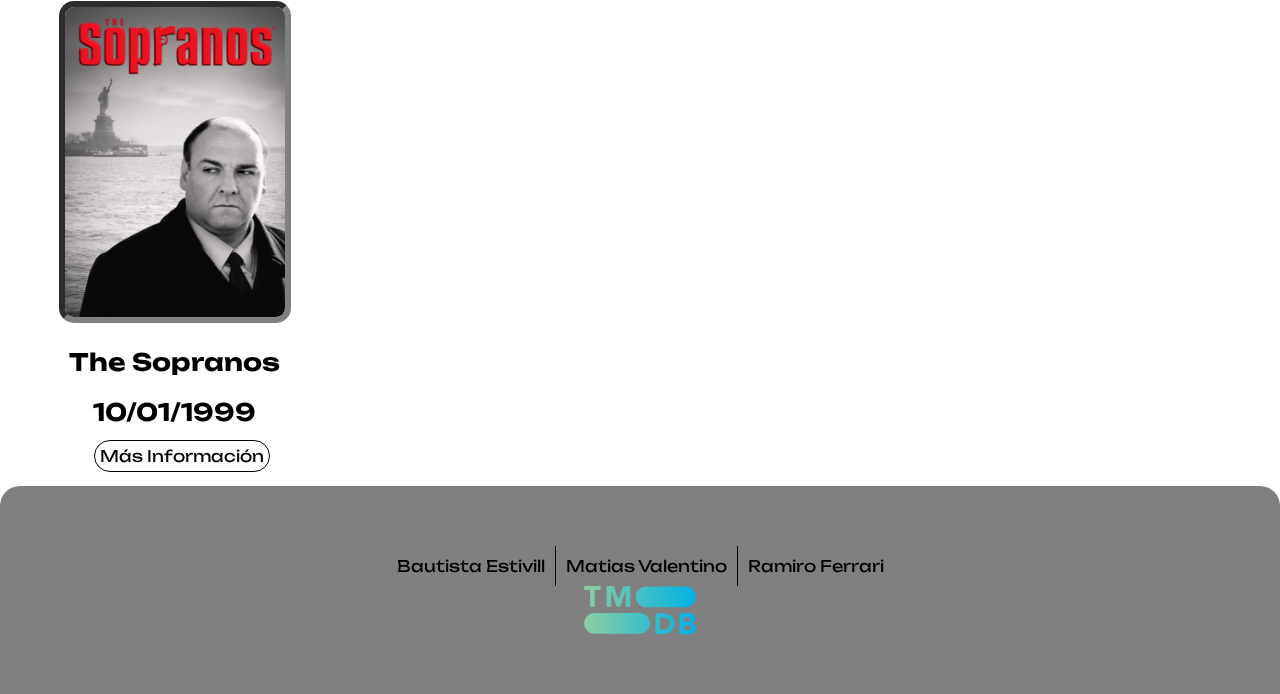
==== commit 2c3a6699: "js y demas" ====
--- a/details-genres.html
+++ b/details-genres.html
@@ -27,6 +27,10 @@
             <main class="banner">
                 <a link href="index.html"><img class="logo" src="./Images/logo bati.png"></a>
                 <h2>BATI<spam>⚡</spam>FILMS</h2>
+                <section class="menu">
+                    <a class="opcionesMenu" href="genres.html">Generos</a>
+                    <a class="opcionesMenu" href="favorites.html">Favoritos</a>
+                </section>
             </main>
         </header>
         <h2 class="infoTitulos">ACCION</h2>
--- a/CSS/styles.css
+++ b/CSS/styles.css
@@ -211,10 +211,7 @@
    flex-wrap: wrap;
    flex-direction: row;
    align-items: center;
-   justify-content: space-around;
-}
-.generosPadre h2{
-    justify-content: center;
+   justify-content: space-evenly;
 }
 
 .generosHijo{
@@ -275,11 +272,12 @@
     display: flex;
     flex-direction: row;
     flex-wrap: wrap;
-    justify-content:center;
+    justify-content:space-between;
     margin-right: 1.5%;
     align-items: center;
     margin-left: 1.5%;
     padding-bottom: 10px;
+    padding: 20px;
 }
 
 
@@ -288,23 +286,27 @@
     display: flex;
     flex-direction: row;
     flex-wrap: wrap;
-    padding-left: 30px;
-}
-
-.peliculasDetalle h2{
-    max-width: 220px;
-    max-height: 70px;
+    padding-left: 20px;
+    justify-content: space-between;
 }
 
 .footer img{
     max-width: 22%;
     max-height: 12%;
-}
-
+    min-width: 22%;
+    min-height: 12%;
+}
+
+
+
+
+.peliculasDetalle{
+    text-align: center;
+    justify-content: space-between;
+}
 
 
 @media (max-with: 320px) {
 .frame{height: 20vh;
 width: 40vw;}
-}
-
+}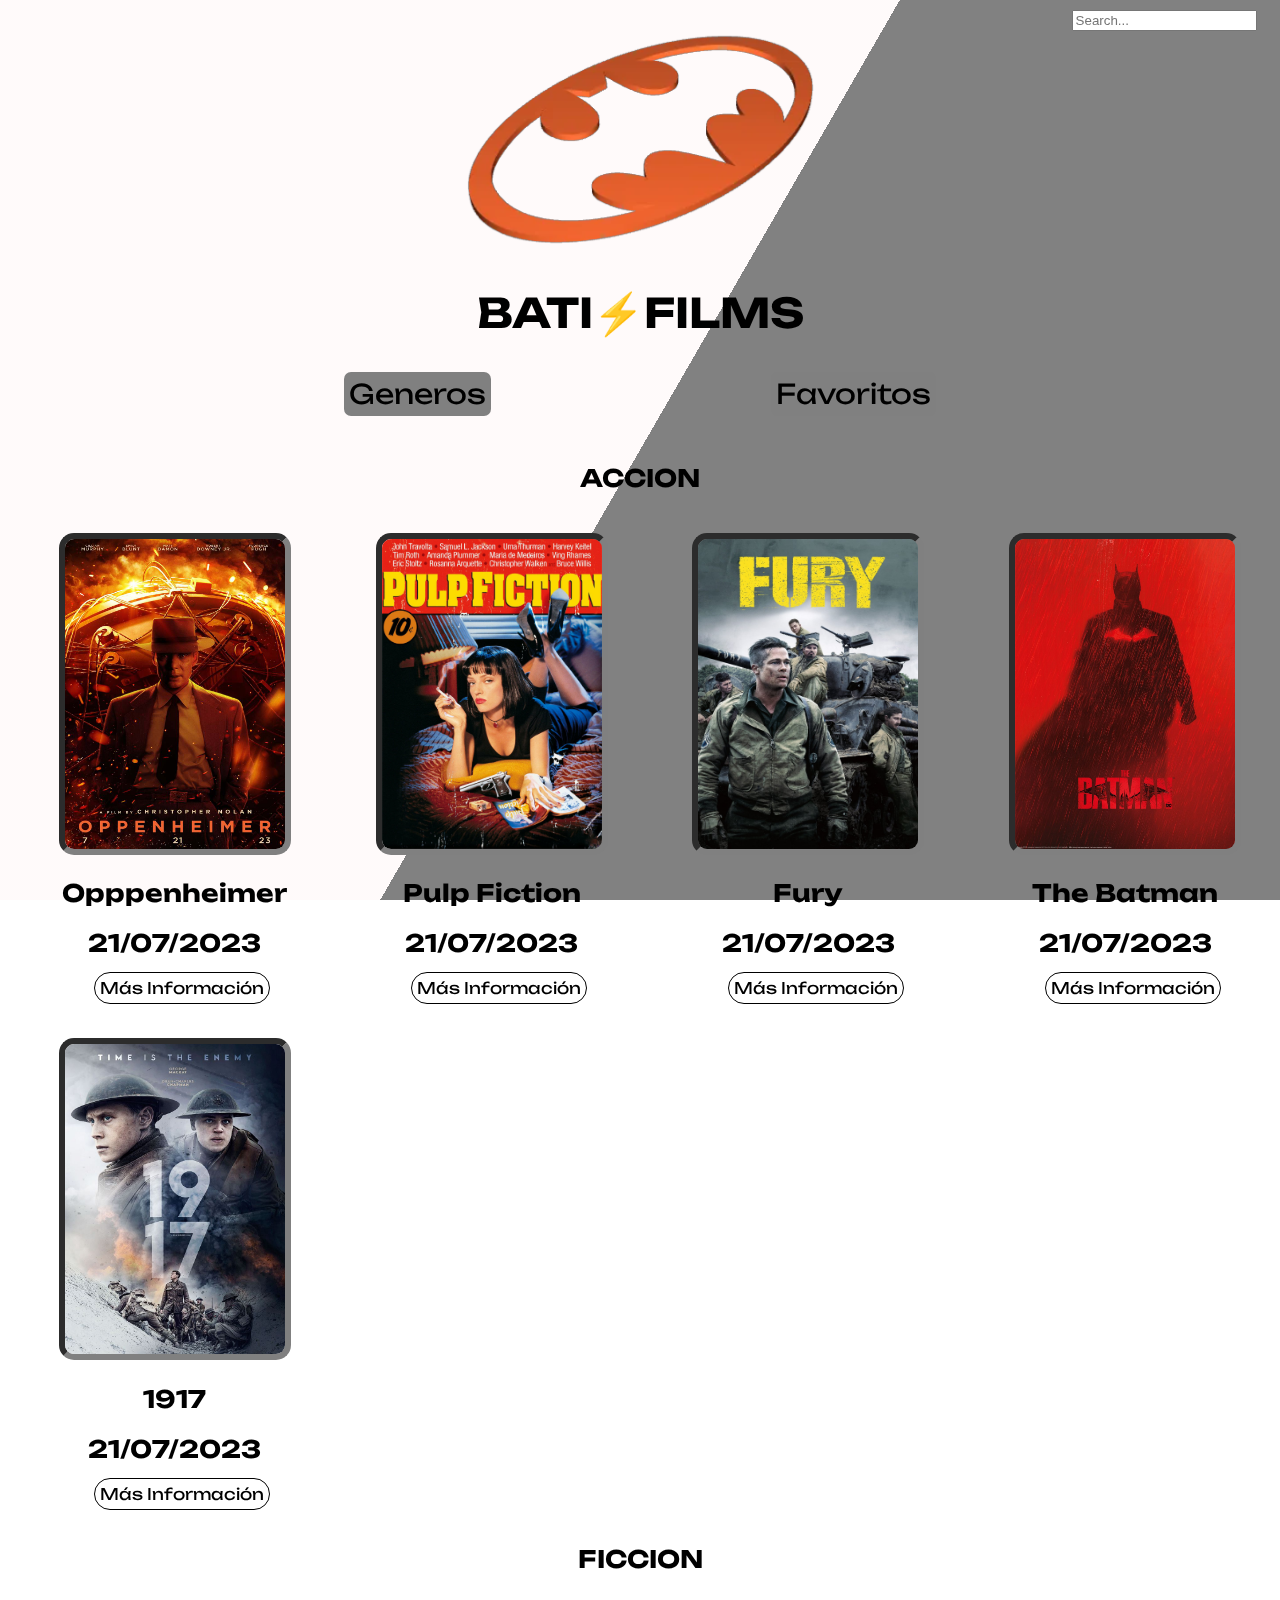
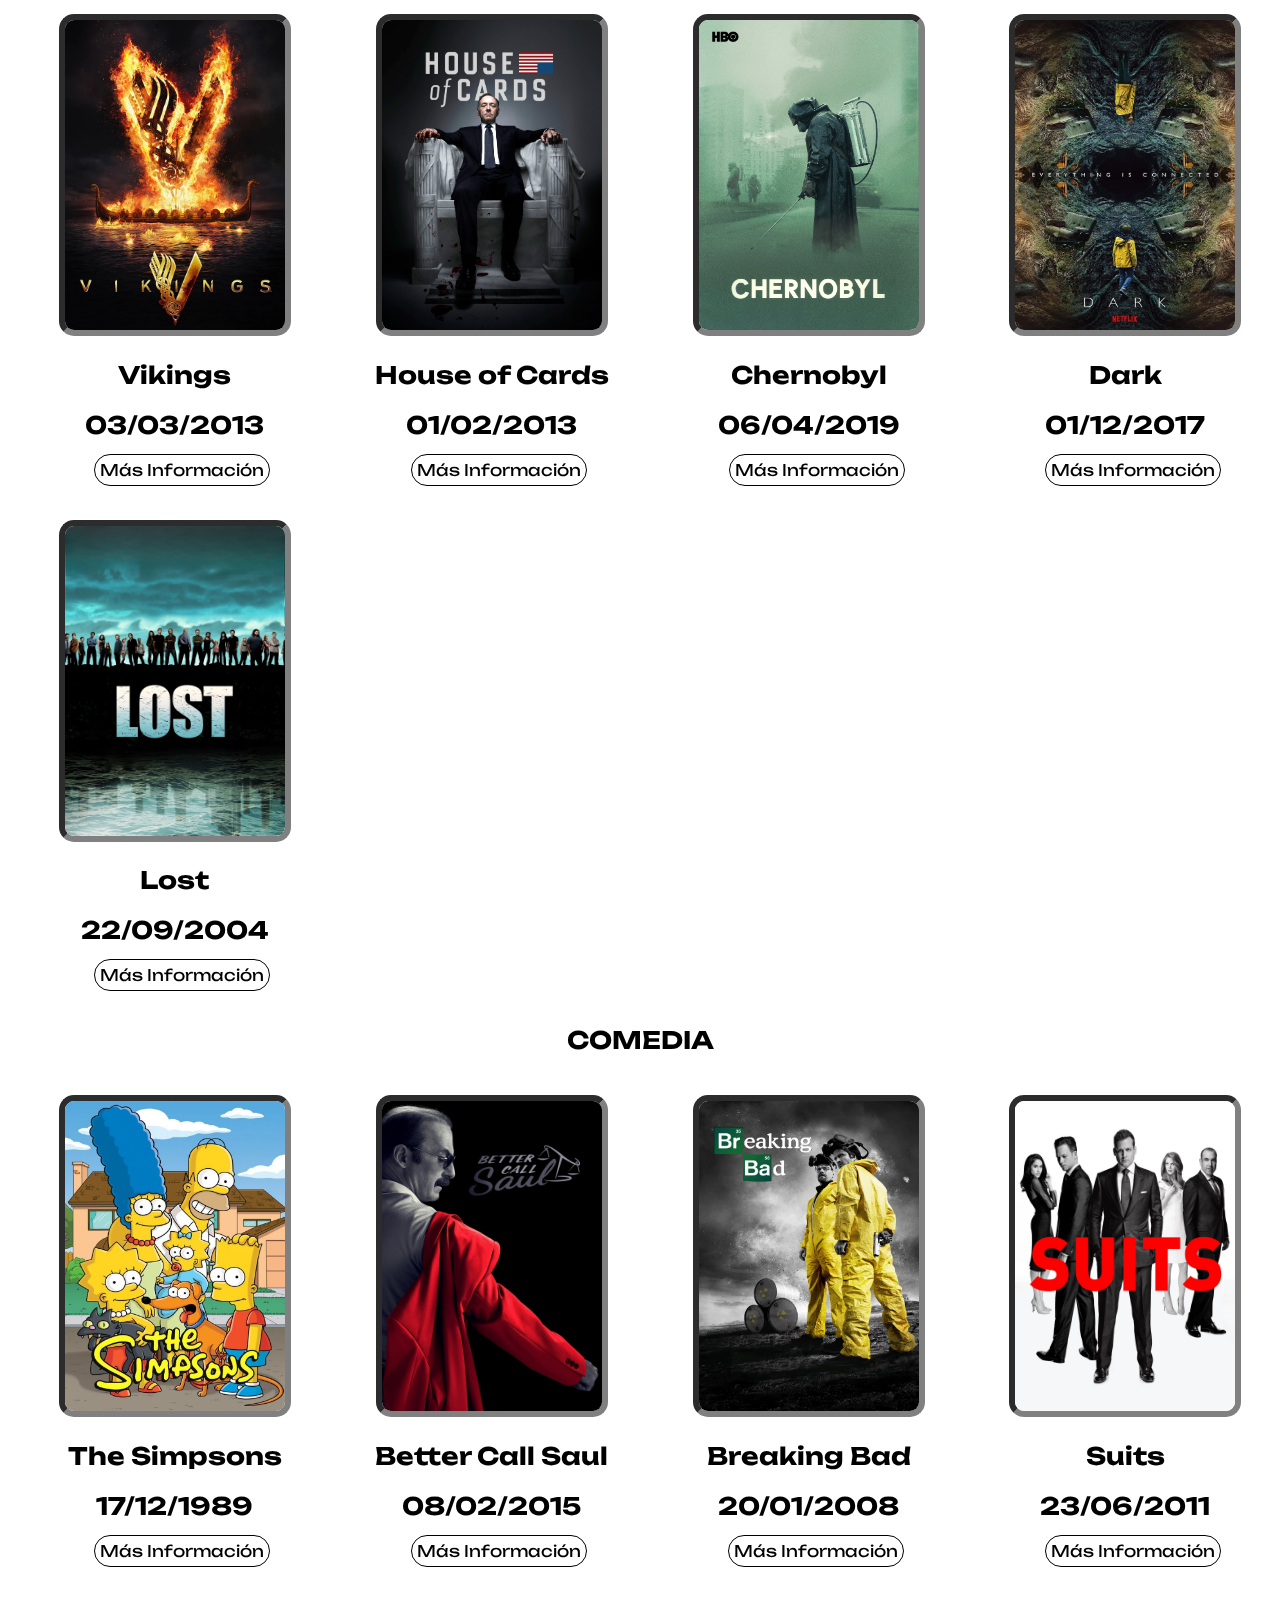
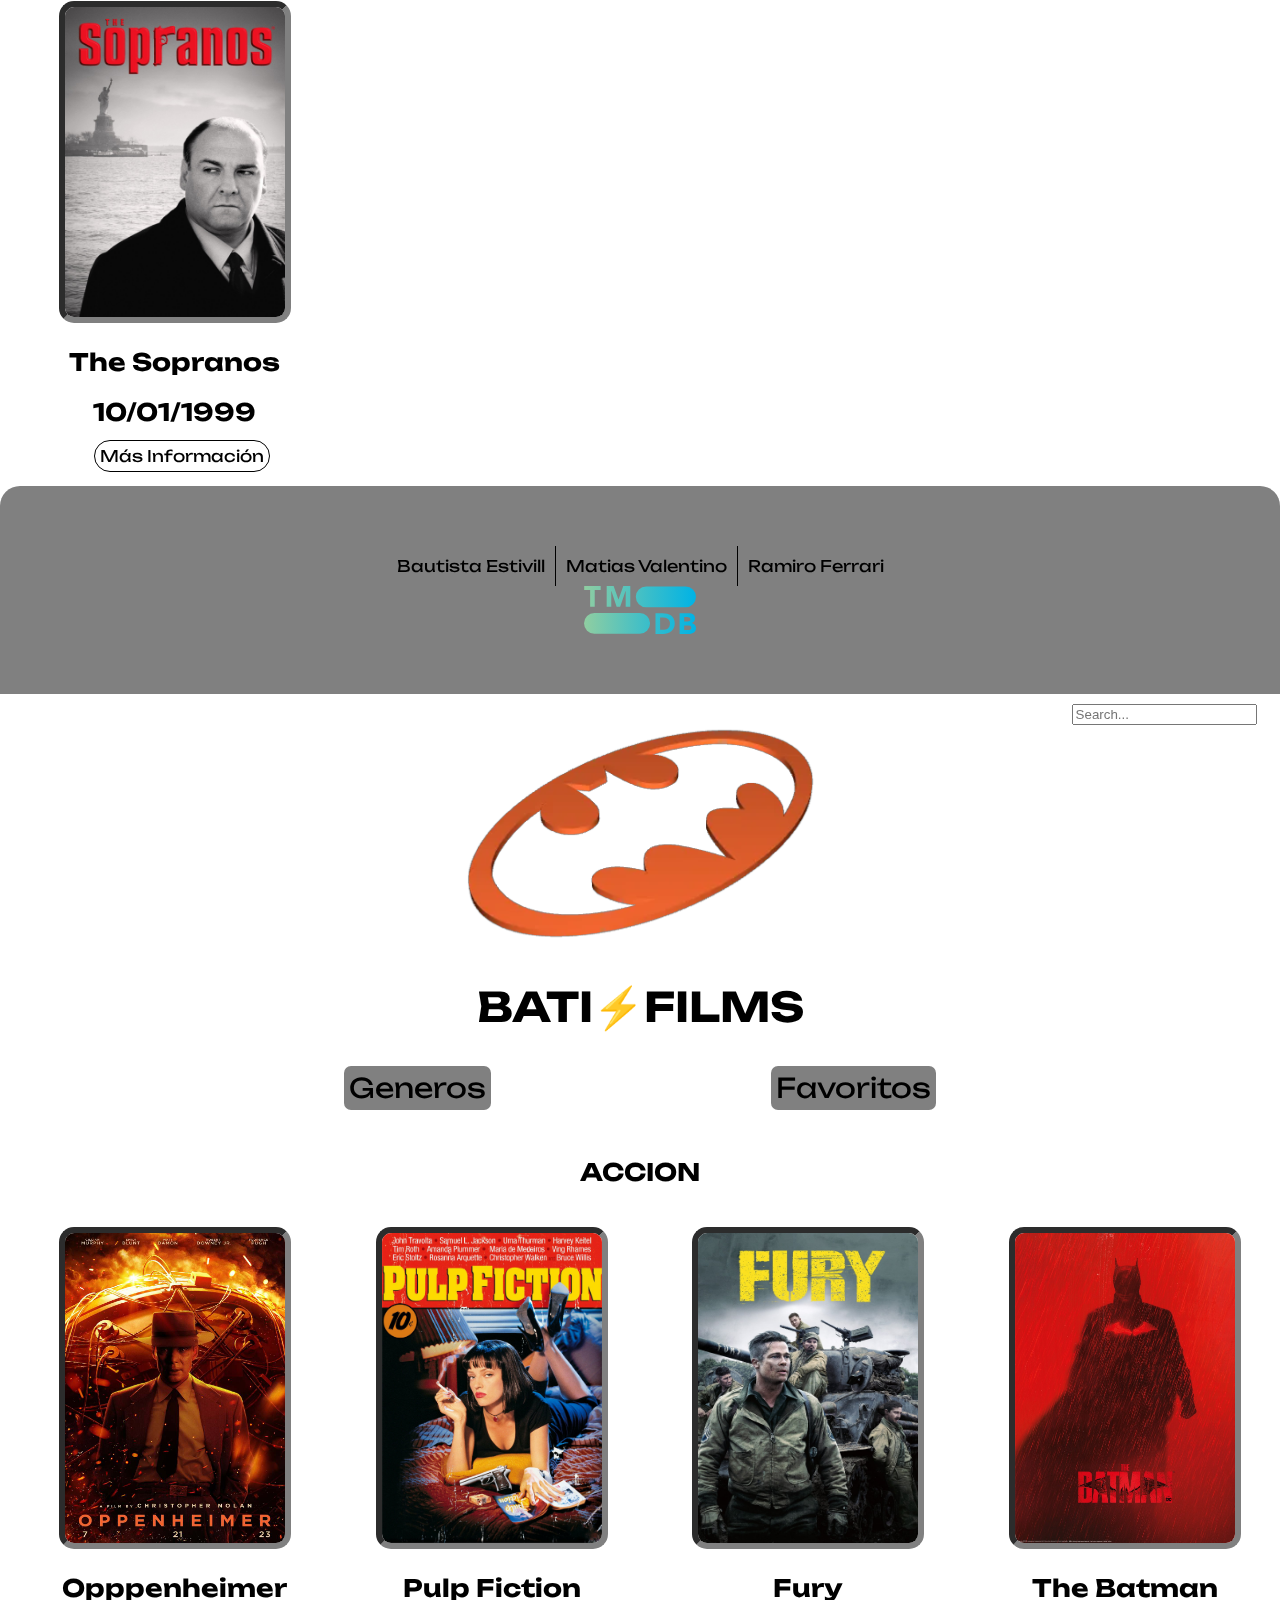
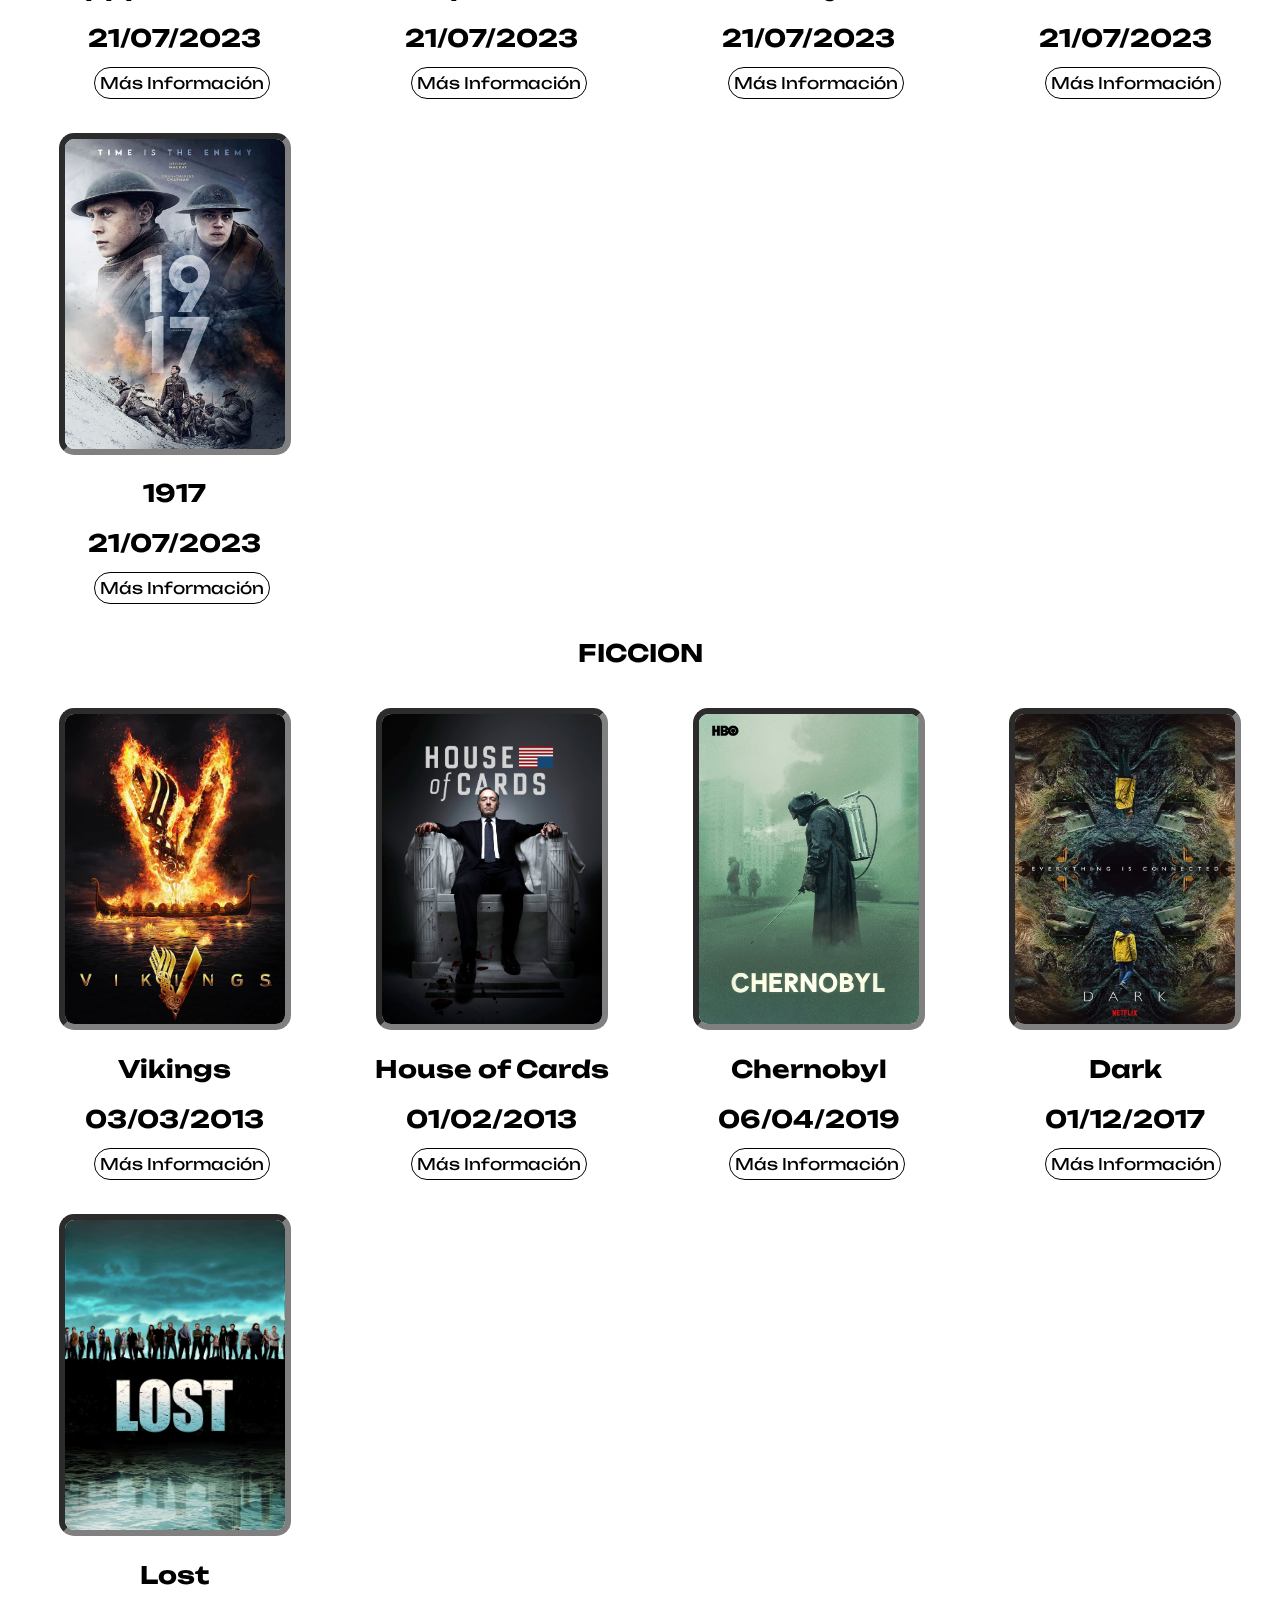
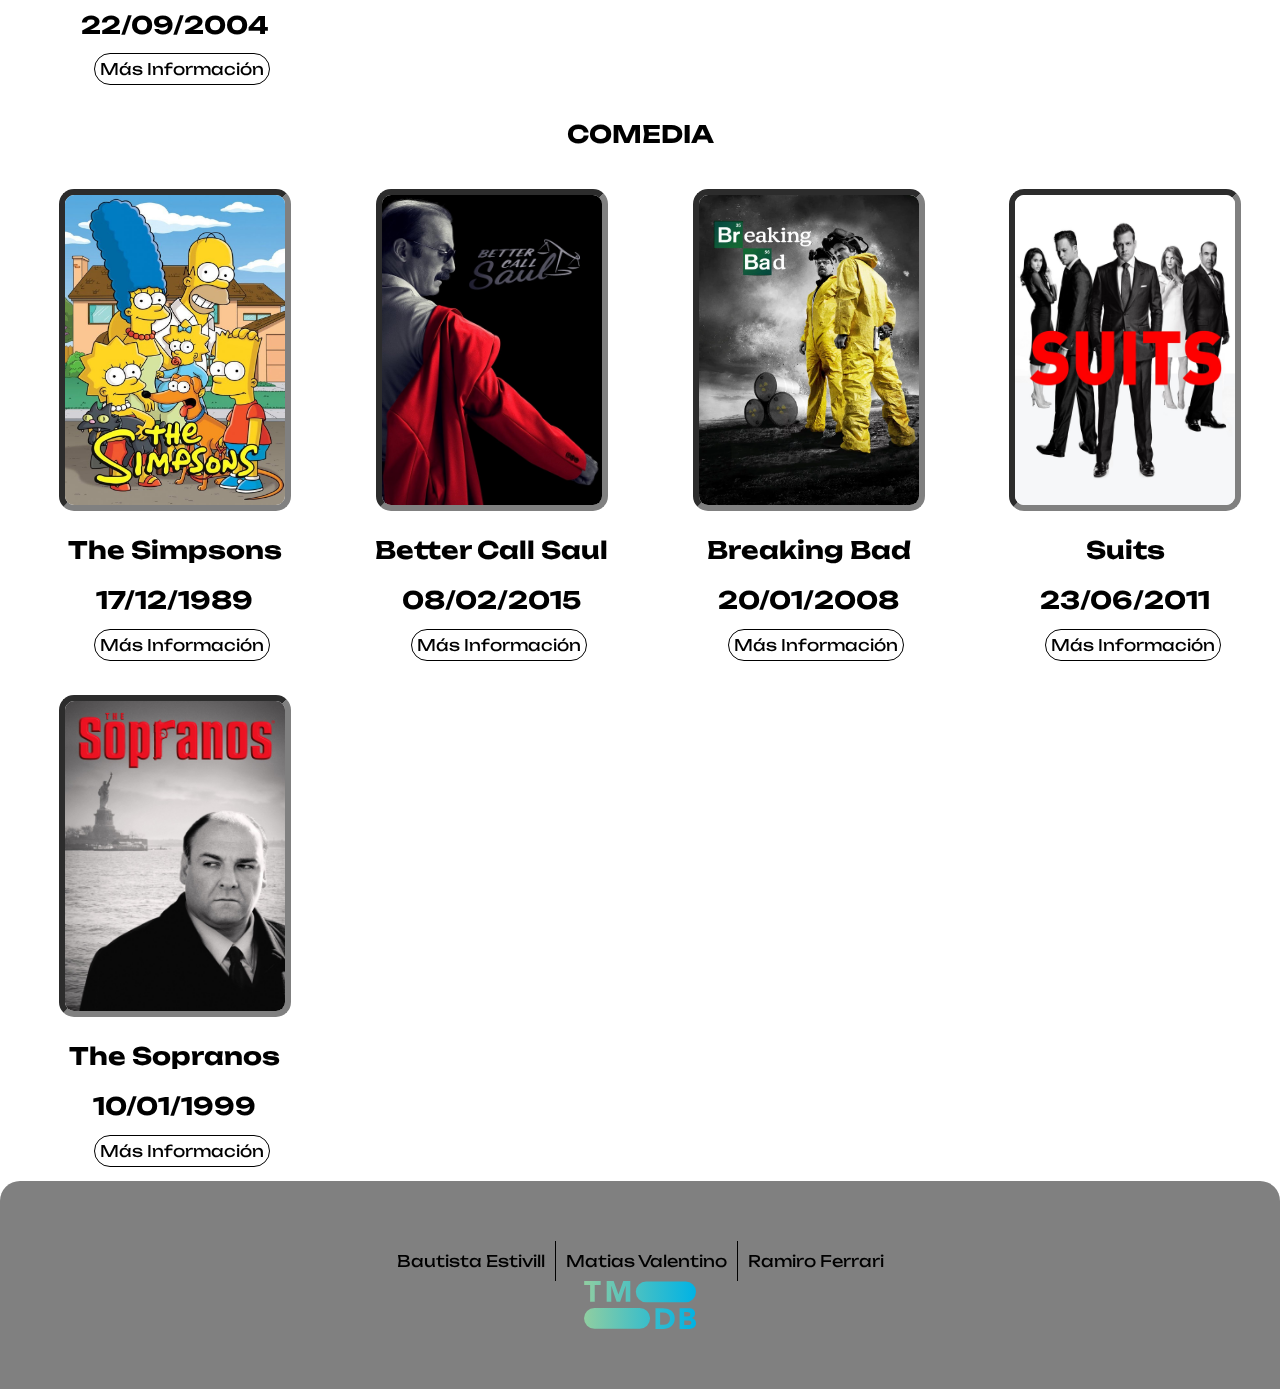
==== commit 69b02d96: "cambios en gral" ====
--- a/details-genres.html
+++ b/details-genres.html
@@ -5,10 +5,11 @@
     <meta name="viewport" content="width=device-width, initial-scale=1.0">
     <title>Document</title>
     <link href="CSS/styles.css" rel="stylesheet"> <!--ESTO LINKEA EL CSS CON EL HTML-->
-    
+   
     <link rel="preconnect" href="https://fonts.googleapis.com">
     <link rel="preconnect" href="https://fonts.gstatic.com" crossorigin>
     <link href="https://fonts.googleapis.com/css2?family=Unbounded:wght@900&display=swap" rel="stylesheet"> <!--ESTO SON LAS LETRAS-->
+
 
     <div class="bg"></div>
     <div class="bg bg2"></div>
@@ -16,12 +17,15 @@
     <div class="content"> <!--ESTO HACE LO DEL FONDO-->
     </div>
 
+
 </head>
 <body class="paginaPrincipal">
+
 
     <div class="searchbar">
         <input type="text" placeholder="Search...">
     </div>
+
 
         <header class="nombrePagina">
             <main class="banner">
@@ -34,8 +38,9 @@
             </main>
         </header>
         <h2 class="infoTitulos">ACCION</h2>
-        
-        <section class="favoritosOrganizado">    
+       
+        <section class="favoritosOrganizado">    
+
 
             <article class="matirulo">
                 <div class="favoritosPelis">
@@ -46,6 +51,7 @@
                 </div>
             </article>
 
+
             <article class="matirulo">
                 <div class="favoritosPelis">
                     <a link href="peliculas.html"><img src="./Images/Pulp POSTER.jpg" class="posterPelis"></a>
@@ -55,6 +61,7 @@
                 </div>
             </article>
 
+
             <article class="matirulo">
                 <div class="favoritosPelis">
                     <a link href="peliculas.html"><img src="./Images/furyfoto.jpg" class="posterPelis"></a>
@@ -64,6 +71,7 @@
                 </div>
             </article>
 
+
             <article class="matirulo">
                 <div class="favoritosPelis">
                     <a link href="peliculas.html"><img src="./Images/the-batman-2022-i122127.jpg" class="posterPelis"></a>
@@ -73,6 +81,7 @@
                 </div>
             </article>
 
+
             <article class="matirulo">
                 <div class="favoritosPelis">
                     <a link href="peliculas.html"><img src="./Images/1917poster.jpg" class="posterPelis"></a>
@@ -82,11 +91,13 @@
                 </div>
             </article>
 
-        </section>
-    
+
+        </section>
+   
         <h2 class="infoTitulos">FICCION</h2>
-        
-        <section class="favoritosOrganizado">    
+       
+        <section class="favoritosOrganizado">    
+
 
             <article class="matirulo">
                     <div class="favoritosPelis">
@@ -97,6 +108,7 @@
                     </div>
             </article>
 
+
             <article class="matirulo">
                 <div class="favoritosPelis">
                     <a link href="popularesSeries.html"><img src="./Images/Houseofcards.jpg" class="posterPelis"></a>
@@ -106,6 +118,7 @@
                 </div>
             </article>
 
+
             <article class="matirulo">
                 <div class="favoritosPelis">
                     <a link href="popularesSeries.html"><img src="./Images/chernobylposter.jpg" class="posterPelis"></a>
@@ -115,6 +128,7 @@
                 </div>
             </article>
 
+
             <article class="matirulo">
                 <div class="favoritosPelis">
                     <a link href="popularesSeries.html"><img src="./Images/darkposter.jpg" class="posterPelis"></a>
@@ -124,6 +138,7 @@
                 </div>
             </article>
 
+
             <article class="matirulo">
                 <div class="favoritosPelis">
                     <a link href="popularesSeries.html"><img src="./Images/lostposter.jpg" class="posterPelis"></a>
@@ -133,11 +148,15 @@
                 </div>
             </article>
 
-        </section>
-
-        <h2 class="infoTitulos"> COMEDIA</h2> 
-
-        <section class="favoritosOrganizado">    
+
+        </section>
+
+
+        <h2 class="infoTitulos"> COMEDIA</h2>
+
+
+        <section class="favoritosOrganizado">    
+
 
             <article class="matirulo">
                     <div class="favoritosPelis">
@@ -148,6 +167,7 @@
                     </div>
             </article>
 
+
             <article class="matirulo">
                 <div class="favoritosPelis">
                     <a link href="series.html"><img src="./Images/bettersaulposter.jpg" class="posterPelis"></a>
@@ -157,6 +177,7 @@
                 </div>
             </article>
 
+
             <article class="matirulo">
                 <div class="favoritosPelis">
                     <a link href="series.html"><img src="./Images/brbad.webp" class="posterPelis"></a>
@@ -166,6 +187,7 @@
                 </div>
             </article>
 
+
             <article class="matirulo">
                 <div class="favoritosPelis">
                     <a link href="series.html"><img src="./Images/suitsposter.jpg" class="posterPelis"></a>
@@ -175,6 +197,7 @@
                 </div>
             </article>
 
+
             <article class="matirulo">
                 <div class="favoritosPelis">
                     <a link href="series.html"><img src="./Images/sopranosposter.jpg" class="posterPelis"></a>
@@ -184,7 +207,9 @@
                 </div>
             </article>
 
-        </section>
+
+        </section>
+
 
         <footer class="footer">
             <nav>
@@ -197,5 +222,234 @@
             </nav>                
         </footer>
 
+
 </body>
-</html>+</html>
+<!DOCTYPE html>
+<html lang="en">
+<head>
+    <meta charset="UTF-8">
+    <meta name="viewport" content="width=device-width, initial-scale=1.0">
+    <title>Document</title>
+    <link href="CSS/styles.css" rel="stylesheet"> <!--ESTO LINKEA EL CSS CON EL HTML-->
+   
+    <link rel="preconnect" href="https://fonts.googleapis.com">
+    <link rel="preconnect" href="https://fonts.gstatic.com" crossorigin>
+    <link href="https://fonts.googleapis.com/css2?family=Unbounded:wght@900&display=swap" rel="stylesheet"> <!--ESTO SON LAS LETRAS-->
+
+
+    <div class="bg"></div>
+    <div class="bg bg2"></div>
+    <div class="bg bg3"></div>
+    <div class="content"> <!--ESTO HACE LO DEL FONDO-->
+    </div>
+
+
+</head>
+<body class="paginaPrincipal">
+
+
+    <div class="searchbar">
+        <input type="text" placeholder="Search...">
+    </div>
+
+
+        <header class="nombrePagina">
+            <main class="banner">
+                <a link href="index.html"><img class="logo" src="./Images/logo bati.png"></a>
+                <h2>BATI<spam>⚡</spam>FILMS</h2>
+                <section class="menu">
+                    <a class="opcionesMenu" href="genres.html">Generos</a>
+                    <a class="opcionesMenu" href="favorites.html">Favoritos</a>
+                </section>
+            </main>
+        </header>
+        <h2 class="infoTitulos">ACCION</h2>
+       
+        <section class="favoritosOrganizado">    
+
+
+            <article class="matirulo">
+                <div class="favoritosPelis">
+                    <a link href="peliculas.html"><img src="./Images/Oppenheimer-2023-movie-poster.jpg" class="posterPelis"></a>
+                    <h2>Opppenheimer</h2>
+                    <h2>21/07/2023</h2>
+                    <a href="peliculas.html" class="linkPaginas">Más Información</a>
+                </div>
+            </article>
+
+
+            <article class="matirulo">
+                <div class="favoritosPelis">
+                    <a link href="peliculas.html"><img src="./Images/Pulp POSTER.jpg" class="posterPelis"></a>
+                    <h2>Pulp Fiction</h2>
+                    <h2>21/07/2023</h2>
+                    <a href="peliculas.html" class="linkPaginas">Más Información</a>
+                </div>
+            </article>
+
+
+            <article class="matirulo">
+                <div class="favoritosPelis">
+                    <a link href="peliculas.html"><img src="./Images/furyfoto.jpg" class="posterPelis"></a>
+                    <h2>Fury</h2>
+                    <h2>21/07/2023</h2>
+                    <a href="peliculas.html" class="linkPaginas">Más Información</a>
+                </div>
+            </article>
+
+
+            <article class="matirulo">
+                <div class="favoritosPelis">
+                    <a link href="peliculas.html"><img src="./Images/the-batman-2022-i122127.jpg" class="posterPelis"></a>
+                    <h2>The Batman</h2>
+                    <h2>21/07/2023</h2>
+                    <a href="peliculas.html" class="linkPaginas">Más Información</a>
+                </div>
+            </article>
+
+
+            <article class="matirulo">
+                <div class="favoritosPelis">
+                    <a link href="peliculas.html"><img src="./Images/1917poster.jpg" class="posterPelis"></a>
+                    <h2>1917</h2>
+                    <h2>21/07/2023</h2>
+                    <a href="peliculas.html" class="linkPaginas">Más Información</a>
+                </div>
+            </article>
+
+
+        </section>
+   
+        <h2 class="infoTitulos">FICCION</h2>
+       
+        <section class="favoritosOrganizado">    
+
+
+            <article class="matirulo">
+                    <div class="favoritosPelis">
+                        <a link href="popularesSeries.html"><img src="./Images/vikingsfoto.webp" class="posterPelis"></a>
+                        <h2>Vikings</h2>
+                        <h2>03/03/2013</h2>
+                        <a href="peliculas.html" class="linkPaginas">Más Información</a>
+                    </div>
+            </article>
+
+
+            <article class="matirulo">
+                <div class="favoritosPelis">
+                    <a link href="popularesSeries.html"><img src="./Images/Houseofcards.jpg" class="posterPelis"></a>
+                    <h2>House of Cards</h2>
+                    <h2>01/02/2013</h2>
+                    <a href="peliculas.html" class="linkPaginas">Más Información</a>
+                </div>
+            </article>
+
+
+            <article class="matirulo">
+                <div class="favoritosPelis">
+                    <a link href="popularesSeries.html"><img src="./Images/chernobylposter.jpg" class="posterPelis"></a>
+                    <h2>Chernobyl</h2>
+                    <h2>06/04/2019</h2>
+                    <a href="peliculas.html" class="linkPaginas">Más Información</a>
+                </div>
+            </article>
+
+
+            <article class="matirulo">
+                <div class="favoritosPelis">
+                    <a link href="popularesSeries.html"><img src="./Images/darkposter.jpg" class="posterPelis"></a>
+                    <h2>Dark</h2>
+                    <h2>01/12/2017</h2>
+                    <a href="peliculas.html" class="linkPaginas">Más Información</a>
+                </div>
+            </article>
+
+
+            <article class="matirulo">
+                <div class="favoritosPelis">
+                    <a link href="popularesSeries.html"><img src="./Images/lostposter.jpg" class="posterPelis"></a>
+                    <h2>Lost</h2>
+                    <h2>22/09/2004</h2>
+                    <a href="peliculas.html" class="linkPaginas">Más Información</a>
+                </div>
+            </article>
+
+
+        </section>
+
+
+        <h2 class="infoTitulos"> COMEDIA</h2>
+
+
+        <section class="favoritosOrganizado">    
+
+
+            <article class="matirulo">
+                    <div class="favoritosPelis">
+                        <a link href="series.html"><img src="./Images/thesimpsons.jpg" class="posterPelis"></a>
+                        <h2>The Simpsons</h2>
+                        <h2>17/12/1989</h2>
+                        <a href="peliculas.html" class="linkPaginas">Más Información</a>
+                    </div>
+            </article>
+
+
+            <article class="matirulo">
+                <div class="favoritosPelis">
+                    <a link href="series.html"><img src="./Images/bettersaulposter.jpg" class="posterPelis"></a>
+                    <h2>Better Call Saul</h2>
+                    <h2>08/02/2015</h2>
+                    <a href="peliculas.html" class="linkPaginas">Más Información</a>
+                </div>
+            </article>
+
+
+            <article class="matirulo">
+                <div class="favoritosPelis">
+                    <a link href="series.html"><img src="./Images/brbad.webp" class="posterPelis"></a>
+                    <h2>Breaking Bad</h2>
+                    <h2>20/01/2008</h2>
+                    <a href="peliculas.html" class="linkPaginas">Más Información</a>
+                </div>
+            </article>
+
+
+            <article class="matirulo">
+                <div class="favoritosPelis">
+                    <a link href="series.html"><img src="./Images/suitsposter.jpg" class="posterPelis"></a>
+                    <h2>Suits</h2>
+                    <h2>23/06/2011</h2>
+                    <a href="peliculas.html" class="linkPaginas">Más Información</a>
+                </div>
+            </article>
+
+
+            <article class="matirulo">
+                <div class="favoritosPelis">
+                    <a link href="series.html"><img src="./Images/sopranosposter.jpg" class="posterPelis"></a>
+                    <h2>The Sopranos</h2>
+                    <h2>10/01/1999</h2>
+                    <a href="peliculas.html" class="linkPaginas">Más Información</a>
+                </div>
+            </article>
+
+
+        </section>
+
+
+        <footer class="footer">
+            <nav>
+                <section class="footer">
+                    <div class="itemFooter"><a class="textoFooter">Bautista Estivill</a></div>
+                    <div class="itemFooter"><a class="textoFooter">Matias Valentino</a></div>
+                    <div class="itemFooter1"><a class="textoFooter">Ramiro Ferrari</a></div>
+                    <img src="./Images/tmdb.svg">
+                </section>
+            </nav>                
+        </footer>
+
+
+</body>
+</html>
+
--- a/CSS/styles.css
+++ b/CSS/styles.css
@@ -2,9 +2,11 @@
     text-align: center;
 }
 
+
 .logo{
     text-align: center;
 }
+
 
 .nombrePagina {
     font-size: 170%;
@@ -13,6 +15,7 @@
     align-items: center;
 }
 
+
 .menu{
     display: flex;
     flex-direction: row;
@@ -21,10 +24,11 @@
     color: black;
     display: flex;
     flex-direction: row;
-    flex-wrap: wrap; 
+    flex-wrap: wrap;
     align-items: center;
     justify-content: space-evenly;
 }
+
 
 .opcionesMenu{
     background-color: gray;
@@ -34,7 +38,11 @@
     color: black;
     margin-bottom:10px;
 }
-    
+   
+
+
+
+
 
 
 
@@ -47,6 +55,7 @@
     padding-top: 10px;
 }
 
+
 html {
     height:100%;
 }
@@ -55,7 +64,7 @@
     margin:0;
 }
  
-.bg { 
+.bg {
     animation:slide 3s ease-in-out infinite alternate;
     background-image: linear-gradient(-60deg, gray 50%, snow 50%);
     bottom:0;
@@ -91,18 +100,26 @@
 }
 
 
+
+
 .paginaPrincipal {
 
 
+
+
         font-family: 'Unbounded', sans-serif;
 }
 
 
+
+
 h2 {text-align: center; color: BLACK;}
 
+
 main li{
     list-style: none;
 }
+
 
 .pelisYseries ul{
     display: flex;
@@ -112,6 +129,7 @@
     margin-right: 20PX;
     align-items: center;
 }
+
 
 .pelisYseries ul img {
     max-width: 100%;
@@ -124,6 +142,7 @@
     border-color: 00FFFFFF;
 }
 
+
 .linkPaginas {
     align-items: center;
     list-style: none;
@@ -136,6 +155,7 @@
     margin-left: 15px;
 }
 
+
 .fotoPaginaPelis {
     display: flex;
     flex-wrap: wrap;
@@ -151,20 +171,26 @@
     align-items: center;
 }
 
+
 .linkFotoPelis {
     list-style: none;
     text-decoration: none;
 }
 
+
 iframe {
     align-items: center;
 }
 
+
 .subPaginas {
     display: flex;
     flex-direction: row;
     flex-wrap: wrap;
 }
+
+
+
 
 
 
@@ -178,8 +204,10 @@
     text-decoration: none;
     list-style: none;
     flex-wrap: wrap;
-    
-}
+   
+}
+
+
 
 
 .itemFooter {
@@ -191,6 +219,7 @@
     text-align: center;
 }
 
+
 .itemFooter1{
     padding: 10px;
     color: black;
@@ -199,12 +228,14 @@
     text-align: center;
 }
 
+
 .textoFooter {
     color: black;
     text-decoration: none;
     list-style: none;
     text-align: center;
 }
+
 
 .generosPadre{
    display: flex;
@@ -214,6 +245,7 @@
    justify-content: space-evenly;
 }
 
+
 .generosHijo{
     font-size: xx-large;
     background-color: gray;
@@ -224,10 +256,12 @@
     margin-bottom: 30px;
 }
 
+
 .titulos-generos{
     font-size: xx-large;
     font-family: 'Franklin Gothic Medium', 'Arial Narrow', Arial, sans-serif;
 }
+
 
 .boton{
     background-color: black;
@@ -236,15 +270,18 @@
     color: white;
 }
 
+
 .linksGeneros {
     color: black;
     border-radius: 30px black solid;
 }
+
 
 .portadaPelis {
     padding-bottom: 10px;
-    
-}
+   
+}
+
 
 .infoTitulos {
     align-items: center;
@@ -261,12 +298,14 @@
     border-color: 00FFFFFF;
 }
 
+
 .favoritosPelis {
     list-style: none;
     text-decoration: none;
     text-align: center;
     align-items: start;
 }
+
 
 .matirulo {
     display: flex;
@@ -282,6 +321,9 @@
 
 
 
+
+
+
 .favoritosOrganizado {
     display: flex;
     flex-direction: row;
@@ -289,6 +331,7 @@
     padding-left: 20px;
     justify-content: space-between;
 }
+
 
 .footer img{
     max-width: 22%;
@@ -300,13 +343,20 @@
 
 
 
+
+
+
+
 .peliculasDetalle{
     text-align: center;
     justify-content: space-between;
 }
+
+
 
 
 @media (max-with: 320px) {
 .frame{height: 20vh;
 width: 40vw;}
-}+}
+
--- a/CSS/styles.css
+++ b/CSS/styles.css
@@ -2,9 +2,11 @@
     text-align: center;
 }
 
+
 .logo{
     text-align: center;
 }
+
 
 .nombrePagina {
     font-size: 170%;
@@ -13,6 +15,7 @@
     align-items: center;
 }
 
+
 .menu{
     display: flex;
     flex-direction: row;
@@ -21,10 +24,11 @@
     color: black;
     display: flex;
     flex-direction: row;
-    flex-wrap: wrap; 
+    flex-wrap: wrap;
     align-items: center;
     justify-content: space-evenly;
 }
+
 
 .opcionesMenu{
     background-color: gray;
@@ -34,7 +38,11 @@
     color: black;
     margin-bottom:10px;
 }
-    
+   
+
+
+
+
 
 
 
@@ -47,6 +55,7 @@
     padding-top: 10px;
 }
 
+
 html {
     height:100%;
 }
@@ -55,7 +64,7 @@
     margin:0;
 }
  
-.bg { 
+.bg {
     animation:slide 3s ease-in-out infinite alternate;
     background-image: linear-gradient(-60deg, gray 50%, snow 50%);
     bottom:0;
@@ -91,18 +100,26 @@
 }
 
 
+
+
 .paginaPrincipal {
 
 
+
+
         font-family: 'Unbounded', sans-serif;
 }
 
 
+
+
 h2 {text-align: center; color: BLACK;}
 
+
 main li{
     list-style: none;
 }
+
 
 .pelisYseries ul{
     display: flex;
@@ -112,6 +129,7 @@
     margin-right: 20PX;
     align-items: center;
 }
+
 
 .pelisYseries ul img {
     max-width: 100%;
@@ -124,6 +142,7 @@
     border-color: 00FFFFFF;
 }
 
+
 .linkPaginas {
     align-items: center;
     list-style: none;
@@ -136,6 +155,7 @@
     margin-left: 15px;
 }
 
+
 .fotoPaginaPelis {
     display: flex;
     flex-wrap: wrap;
@@ -151,20 +171,26 @@
     align-items: center;
 }
 
+
 .linkFotoPelis {
     list-style: none;
     text-decoration: none;
 }
 
+
 iframe {
     align-items: center;
 }
 
+
 .subPaginas {
     display: flex;
     flex-direction: row;
     flex-wrap: wrap;
 }
+
+
+
 
 
 
@@ -178,8 +204,10 @@
     text-decoration: none;
     list-style: none;
     flex-wrap: wrap;
-    
-}
+   
+}
+
+
 
 
 .itemFooter {
@@ -191,6 +219,7 @@
     text-align: center;
 }
 
+
 .itemFooter1{
     padding: 10px;
     color: black;
@@ -199,12 +228,14 @@
     text-align: center;
 }
 
+
 .textoFooter {
     color: black;
     text-decoration: none;
     list-style: none;
     text-align: center;
 }
+
 
 .generosPadre{
    display: flex;
@@ -214,6 +245,7 @@
    justify-content: space-evenly;
 }
 
+
 .generosHijo{
     font-size: xx-large;
     background-color: gray;
@@ -224,10 +256,12 @@
     margin-bottom: 30px;
 }
 
+
 .titulos-generos{
     font-size: xx-large;
     font-family: 'Franklin Gothic Medium', 'Arial Narrow', Arial, sans-serif;
 }
+
 
 .boton{
     background-color: black;
@@ -236,15 +270,18 @@
     color: white;
 }
 
+
 .linksGeneros {
     color: black;
     border-radius: 30px black solid;
 }
+
 
 .portadaPelis {
     padding-bottom: 10px;
-    
-}
+   
+}
+
 
 .infoTitulos {
     align-items: center;
@@ -261,12 +298,14 @@
     border-color: 00FFFFFF;
 }
 
+
 .favoritosPelis {
     list-style: none;
     text-decoration: none;
     text-align: center;
     align-items: start;
 }
+
 
 .matirulo {
     display: flex;
@@ -282,6 +321,9 @@
 
 
 
+
+
+
 .favoritosOrganizado {
     display: flex;
     flex-direction: row;
@@ -289,6 +331,7 @@
     padding-left: 20px;
     justify-content: space-between;
 }
+
 
 .footer img{
     max-width: 22%;
@@ -300,13 +343,20 @@
 
 
 
+
+
+
+
 .peliculasDetalle{
     text-align: center;
     justify-content: space-between;
 }
+
+
 
 
 @media (max-with: 320px) {
 .frame{height: 20vh;
 width: 40vw;}
-}+}
+
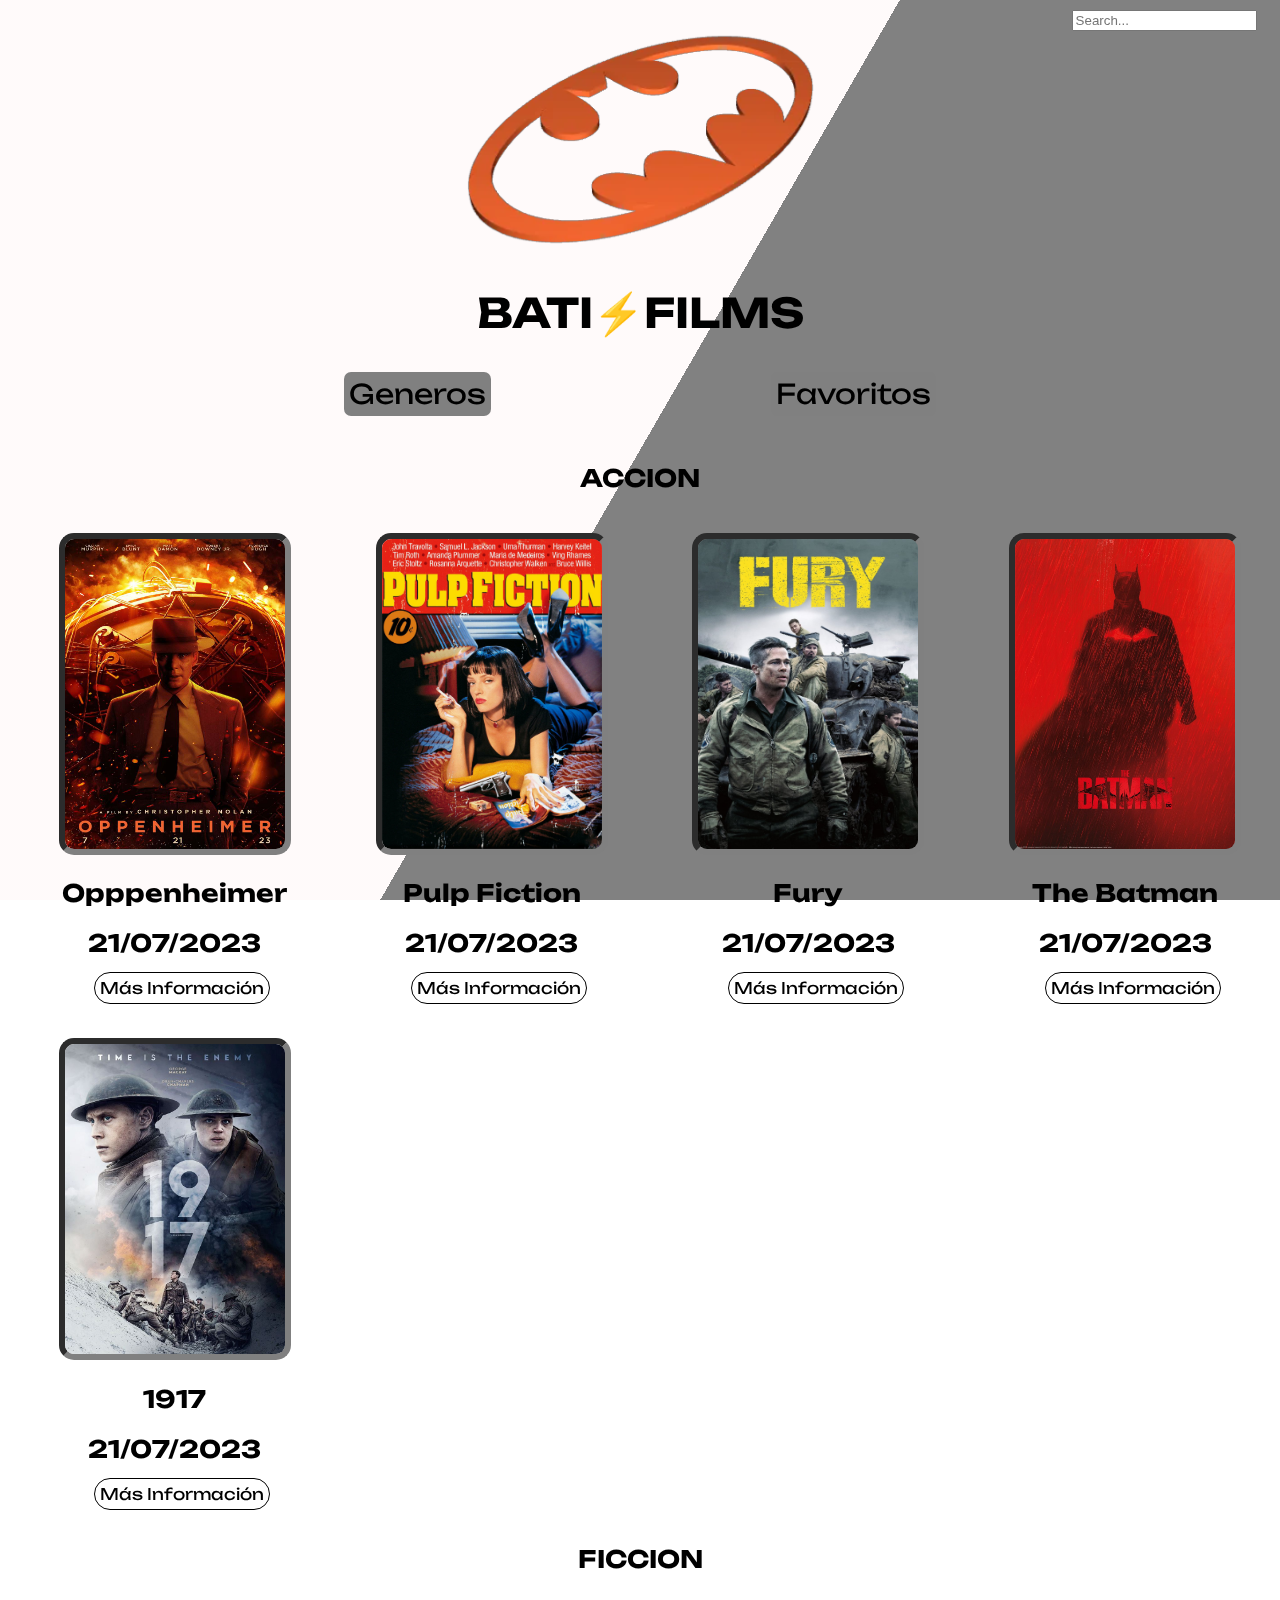
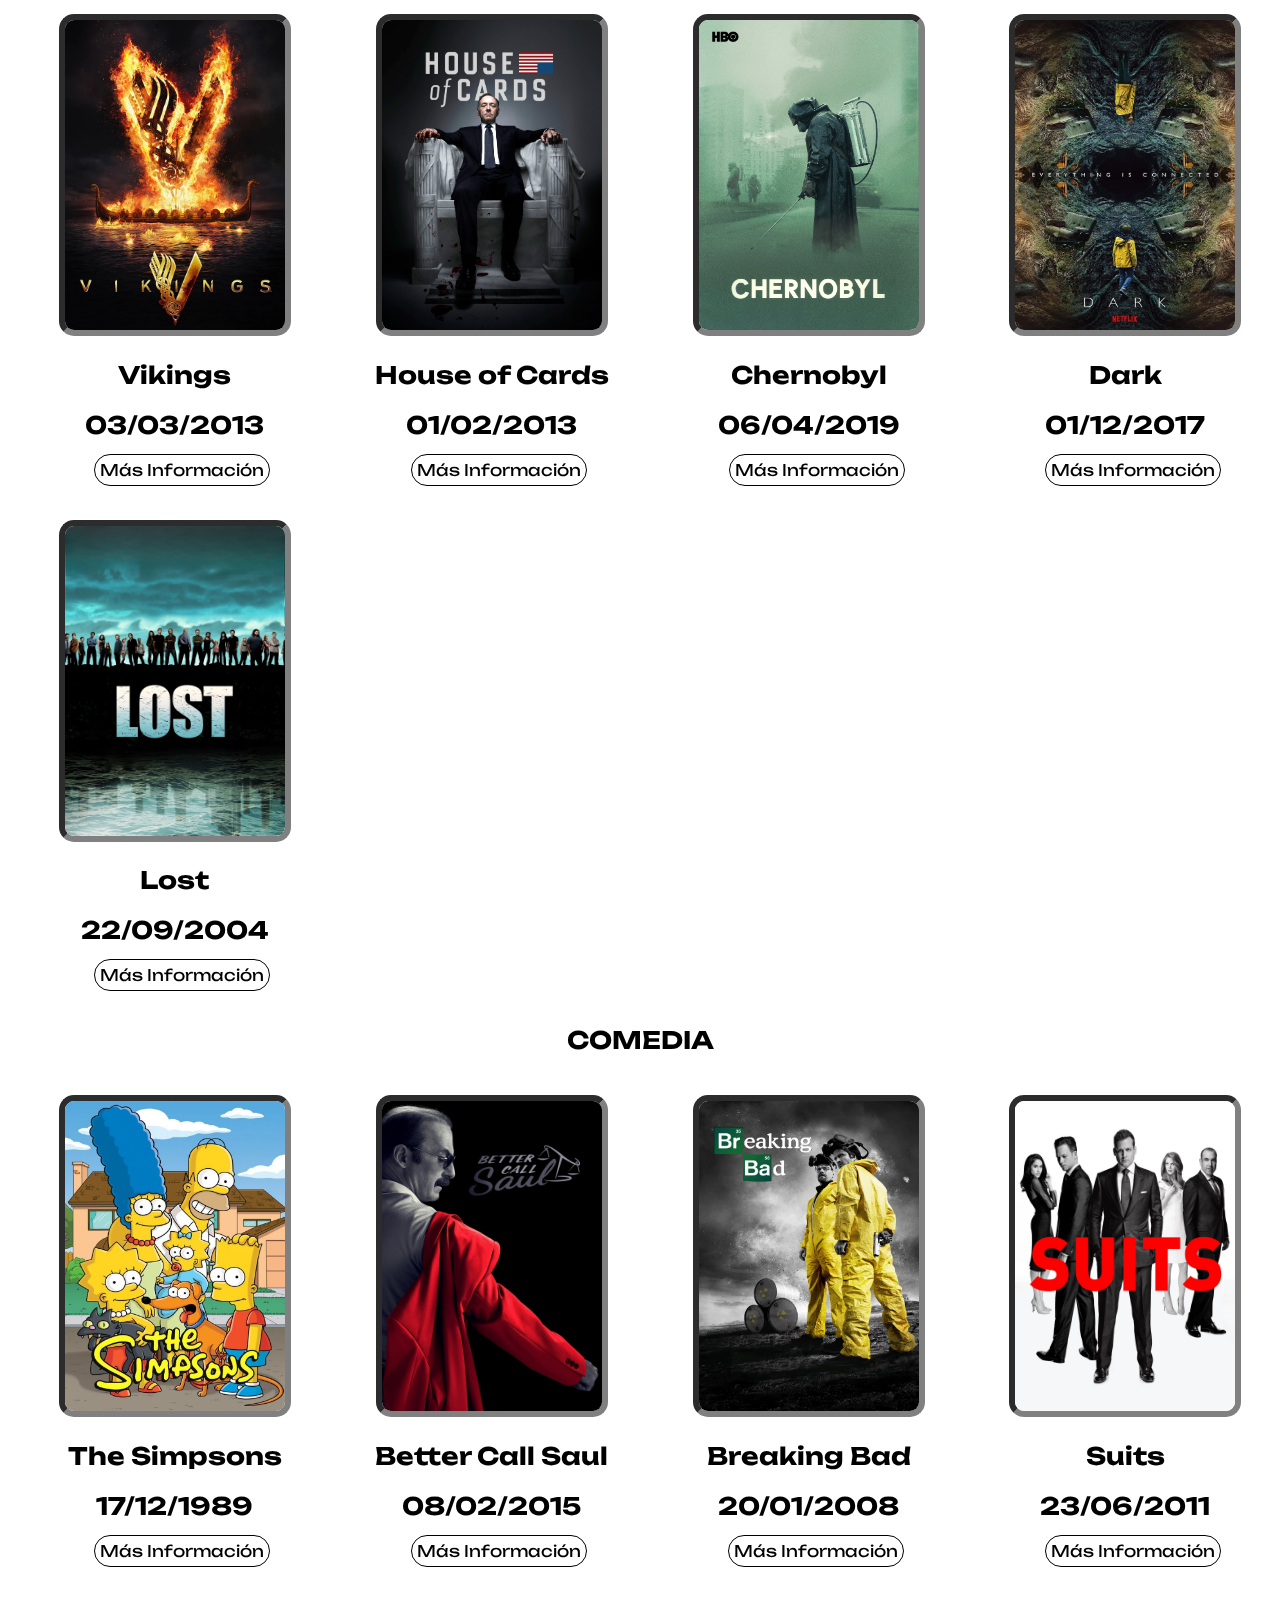
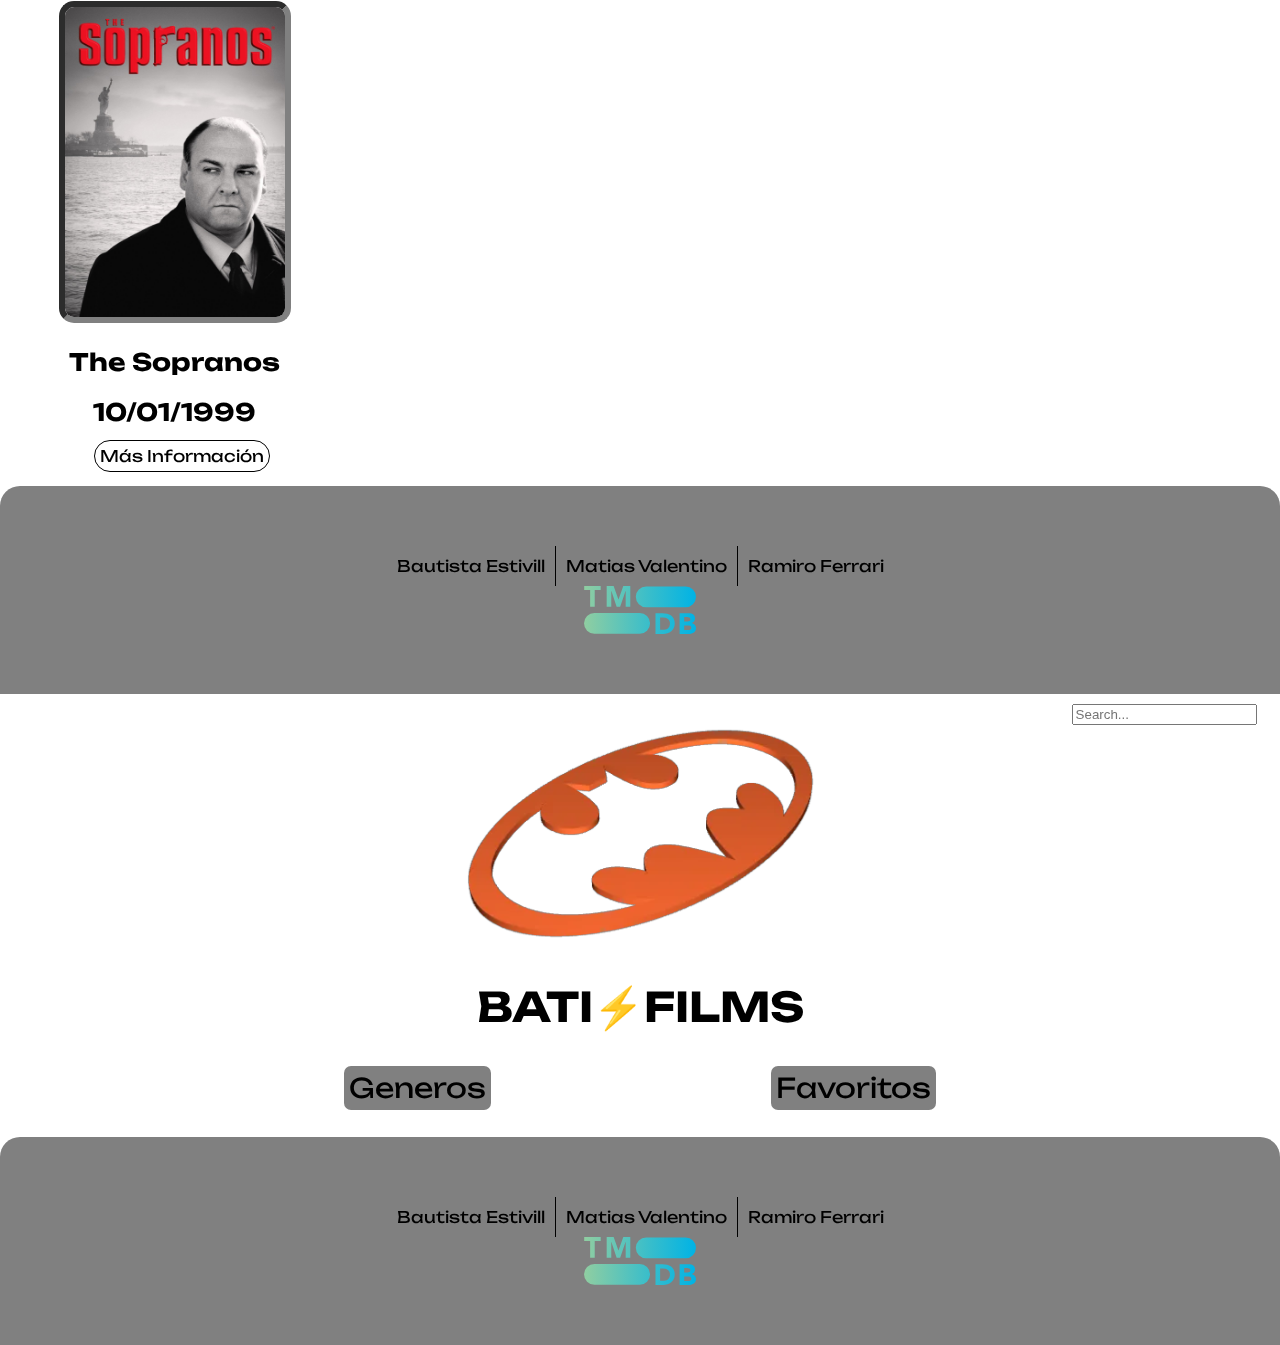
==== commit f9f38827: "detallegeneros.js" ====
--- a/details-genres.html
+++ b/details-genres.html
@@ -264,12 +264,12 @@
                 </section>
             </main>
         </header>
-        <h2 class="infoTitulos">ACCION</h2>
+        <!--h2 class="infoTitulos">ACCION</h2>-->
        
         <section class="favoritosOrganizado">    
 
 
-            <article class="matirulo">
+            <!--article class="matirulo">
                 <div class="favoritosPelis">
                     <a link href="peliculas.html"><img src="./Images/Oppenheimer-2023-movie-poster.jpg" class="posterPelis"></a>
                     <h2>Opppenheimer</h2>
@@ -432,7 +432,7 @@
                     <h2>10/01/1999</h2>
                     <a href="peliculas.html" class="linkPaginas">Más Información</a>
                 </div>
-            </article>
+            </article>-->
 
 
         </section>
@@ -449,7 +449,7 @@
             </nav>                
         </footer>
 
-
+        <script src="./JS/detGenres.js"></script>
 </body>
 </html>
 
--- a/CSS/styles.css
+++ b/CSS/styles.css
@@ -332,7 +332,6 @@
     justify-content: space-between;
 }
 
-
 .footer img{
     max-width: 22%;
     max-height: 12%;
@@ -343,16 +342,10 @@
 
 
 
-
-
-
-
 .peliculasDetalle{
     text-align: center;
     justify-content: space-between;
 }
-
-
 
 
 @media (max-with: 320px) {
--- a/CSS/styles.css
+++ b/CSS/styles.css
@@ -332,7 +332,6 @@
     justify-content: space-between;
 }
 
-
 .footer img{
     max-width: 22%;
     max-height: 12%;
@@ -343,16 +342,10 @@
 
 
 
-
-
-
-
 .peliculasDetalle{
     text-align: center;
     justify-content: space-between;
 }
-
-
 
 
 @media (max-with: 320px) {
